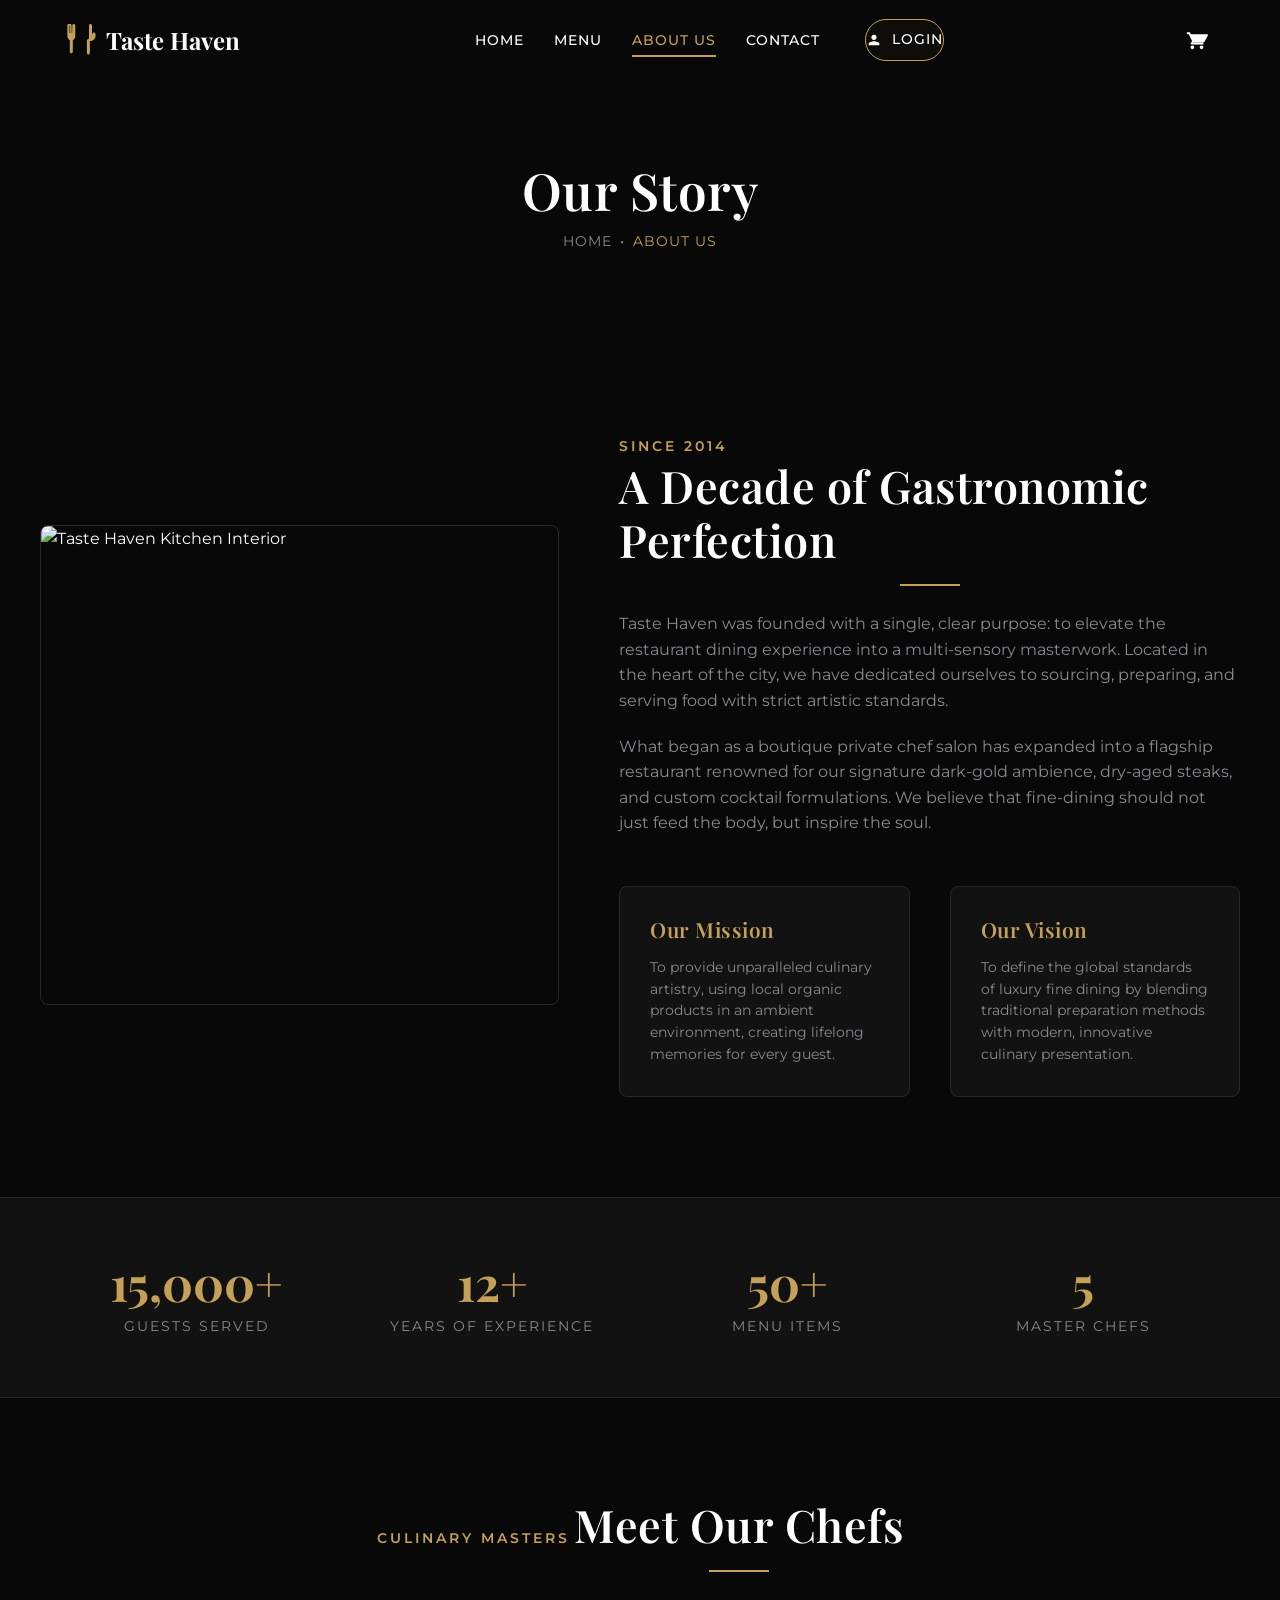
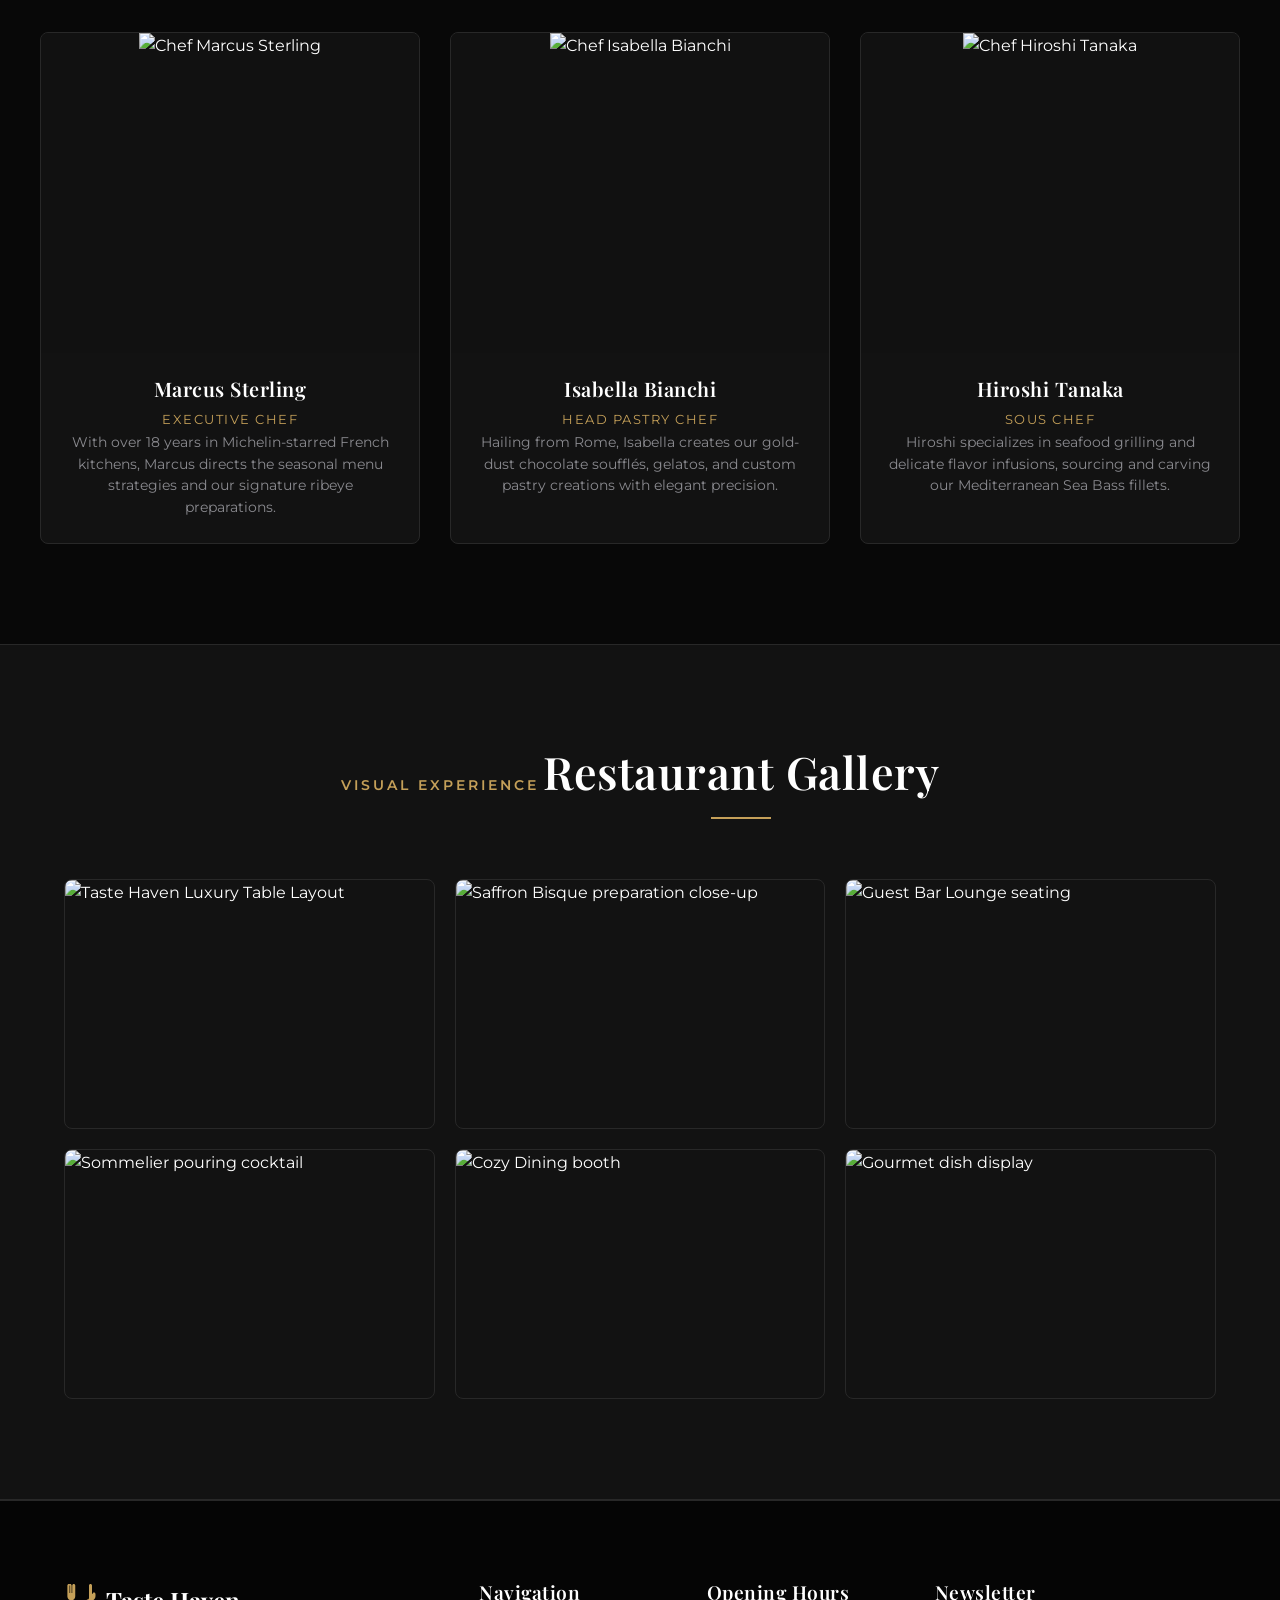
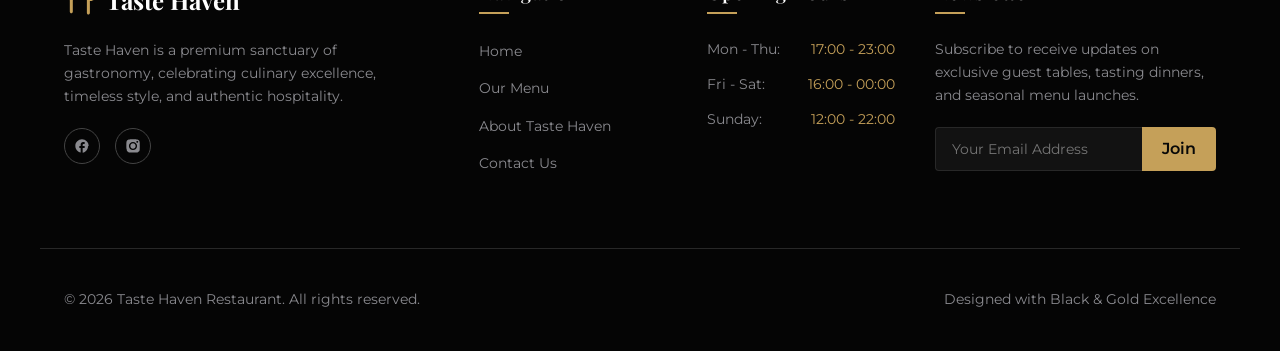
==== about.html @ 6e7047b2 "my first commit" ====
<!DOCTYPE html>
<html lang="en">
<head>
    <meta charset="UTF-8">
    <meta name="viewport" content="width=device-width, initial-scale=1.0">
    <meta name="description" content="Discover the story, mission, master chefs, and history behind Taste Haven Restaurant. A journey of taste and luxury.">
    <title>About Us | Taste Haven Restaurant</title>
    <link rel="stylesheet" href="css/style.css">
</head>
<body>

    <!-- Header Navigation -->
    <header>
        <div class="container nav-container">
            <a href="index.html" class="logo" id="header-logo">
                <svg viewBox="0 0 512 512" xmlns="http://www.w3.org/2000/svg">
                    <path d="M102 24c0-13.3-10.7-24-24-24S54 10.7 54 24v170.7c0 23.3 11.5 44.9 30.8 58l8.2 5.5v185.8c0 13.3 10.7 24 24 24s24-10.7 24-24V258.2l8.2-5.5c19.3-13 30.8-34.7 30.8-58V24c0-13.3-10.7-24-24-24s-24 10.7-24 24v120h-10V24c0-13.3-10.7-24-24-24S98 10.7 98 24v120H88V24zm346 136V24c0-13.3-10.7-24-24-24s-24 10.7-24 24v200c0 13.3-10.7 24-24 24h-10v216c0 13.3 10.7 24 24 24s24-10.7 24-24V272h10c44.2 0 80-35.8 80-80v-32c0-13.3-10.7-24-24-24s-24 10.7-24 24z"/>
                </svg>
                <span>Taste Haven</span>
            </a>
            
            <ul class="nav-links">
                <li><a href="index.html">Home</a></li>
                <li><a href="menu.html">Menu</a></li>
                <li><a href="about.html" class="active">About Us</a></li>
                <li><a href="contact.html">Contact</a></li>
                <li class="nav-user-btn-container">
                    <!-- Loaded dynamically via js -->
                </li>
            </ul>

            <div style="display: flex; align-items: center; gap: 20px;">
                <a href="cart.html" class="nav-cart-btn" id="nav-cart-icon">
                    <svg viewBox="0 0 24 24" xmlns="http://www.w3.org/2000/svg">
                        <path d="M7 18c-1.1 0-1.99.9-1.99 2S5.9 22 7 22s2-.9 2-2-.9-2-2-2zm10 0c-1.1 0-1.99.9-1.99 2s.9 2 1.99 2 2-.9 2-2-.9-2-2-2zm-9.83-3.25l.03-.12H18.5c.75 0 1.41-.41 1.75-1.03l3.58-6.49c.37-.66-.11-1.48-.87-1.48H5.21l-.94-2H1v2h2l3.6 7.59-1.35 2.44C4.52 15.37 5.48 17 7 17h12v-2H7.84c-.83 0-1.54-.5-1.67-1.25z"/>
                    </svg>
                    <span class="cart-count">0</span>
                </a>
                
                <div class="hamburger" id="hamburger-menu">
                    <span></span>
                    <span></span>
                    <span></span>
                </div>
            </div>
        </div>
    </header>

    <!-- Mobile Nav Overlay -->
    <div class="mobile-nav-overlay">
        <ul class="mobile-nav-links">
            <li><a href="index.html">Home</a></li>
            <li><a href="menu.html">Menu</a></li>
            <li><a href="about.html" class="active">About Us</a></li>
            <li><a href="contact.html">Contact</a></li>
            <li><a href="login.html">Login / Register</a></li>
            <li><a href="dashboard.html">Dashboard</a></li>
            <li><a href="cart.html">Cart</a></li>
        </ul>
    </div>

    <!-- Page Subheader -->
    <section class="page-header" style="background-image: url('https://images.unsplash.com/photo-1544025162-d76694265947?auto=format&fit=crop&w=1600&q=80');">
        <div class="page-header-overlay"></div>
        <div class="page-header-content">
            <h1>Our Story</h1>
            <div class="breadcrumbs">
                <a href="index.html">Home</a>
                <span class="text-gold">&bull;</span>
                <span class="text-gold">About Us</span>
            </div>
        </div>
    </section>

    <!-- Story Section -->
    <section class="section-padding container">
        <div class="about-story">
            <!-- Left: Image -->
            <div class="about-story-img">
                <img src="https://images.unsplash.com/photo-1514933651103-005eec06c04b?auto=format&fit=crop&w=800&q=80" alt="Taste Haven Kitchen Interior">
            </div>
            
            <!-- Right: Story details -->
            <div class="about-story-text">
                <span class="section-subtitle">Since 2014</span>
                <h2 class="section-title" style="margin-bottom: 25px;">A Decade of Gastronomic Perfection</h2>
                <p>Taste Haven was founded with a single, clear purpose: to elevate the restaurant dining experience into a multi-sensory masterwork. Located in the heart of the city, we have dedicated ourselves to sourcing, preparing, and serving food with strict artistic standards.</p>
                <p>What began as a boutique private chef salon has expanded into a flagship restaurant renowned for our signature dark-gold ambience, dry-aged steaks, and custom cocktail formulations. We believe that fine-dining should not just feed the body, but inspire the soul.</p>
                
                <div class="vision-mission-grid">
                    <div class="vision-mission-card">
                        <h3>Our Mission</h3>
                        <p style="font-size: 0.85rem; margin:0;">To provide unparalleled culinary artistry, using local organic products in an ambient environment, creating lifelong memories for every guest.</p>
                    </div>
                    <div class="vision-mission-card">
                        <h3>Our Vision</h3>
                        <p style="font-size: 0.85rem; margin:0;">To define the global standards of luxury fine dining by blending traditional preparation methods with modern, innovative culinary presentation.</p>
                    </div>
                </div>
            </div>
        </div>
    </section>

    <!-- Stats Section -->
    <section class="stats-section">
        <div class="container stats-grid">
            <div>
                <div class="stat-num">15,000+</div>
                <div class="stat-label">Guests Served</div>
            </div>
            <div>
                <div class="stat-num">12+</div>
                <div class="stat-label">Years of Experience</div>
            </div>
            <div>
                <div class="stat-num">50+</div>
                <div class="stat-label">Menu Items</div>
            </div>
            <div>
                <div class="stat-num">5</div>
                <div class="stat-label">Master Chefs</div>
            </div>
        </div>
    </section>

    <!-- Chefs Section -->
    <section class="section-padding container">
        <div class="section-header">
            <span class="section-subtitle">Culinary Masters</span>
            <h2 class="section-title">Meet Our Chefs</h2>
        </div>
        
        <div class="chefs-grid">
            <!-- Chef 1 -->
            <div class="chef-card">
                <div class="chef-img-wrapper">
                    <img class="chef-img" src="https://images.unsplash.com/photo-1577219491135-ce391730fb2c?auto=format&fit=crop&w=400&q=80" alt="Chef Marcus Sterling">
                </div>
                <div class="chef-info">
                    <h3 class="chef-name">Marcus Sterling</h3>
                    <span class="chef-role">Executive Chef</span>
                    <p class="chef-desc">With over 18 years in Michelin-starred French kitchens, Marcus directs the seasonal menu strategies and our signature ribeye preparations.</p>
                </div>
            </div>

            <!-- Chef 2 -->
            <div class="chef-card">
                <div class="chef-img-wrapper">
                    <img class="chef-img" src="https://images.unsplash.com/photo-1581299894007-aaa50297cf16?auto=format&fit=crop&w=400&q=80" alt="Chef Isabella Bianchi">
                </div>
                <div class="chef-info">
                    <h3 class="chef-name">Isabella Bianchi</h3>
                    <span class="chef-role">Head Pastry Chef</span>
                    <p class="chef-desc">Hailing from Rome, Isabella creates our gold-dust chocolate soufflés, gelatos, and custom pastry creations with elegant precision.</p>
                </div>
            </div>

            <!-- Chef 3 -->
            <div class="chef-card">
                <div class="chef-img-wrapper">
                    <img class="chef-img" src="https://images.unsplash.com/photo-1595273670150-bd0c3c392e46?auto=format&fit=crop&w=400&q=80" alt="Chef Hiroshi Tanaka">
                </div>
                <div class="chef-info">
                    <h3 class="chef-name">Hiroshi Tanaka</h3>
                    <span class="chef-role">Sous Chef</span>
                    <p class="chef-desc">Hiroshi specializes in seafood grilling and delicate flavor infusions, sourcing and carving our Mediterranean Sea Bass fillets.</p>
                </div>
            </div>
        </div>
    </section>

    <!-- Gallery Section -->
    <section class="section-padding" style="background-color: var(--color-bg-dark); border-top: 1px solid var(--color-grey-divider); border-bottom: 1px solid var(--color-grey-divider);">
        <div class="container">
            <div class="section-header">
                <span class="section-subtitle">Visual Experience</span>
                <h2 class="section-title">Restaurant Gallery</h2>
            </div>
            
            <div class="gallery-grid">
                <div class="gallery-item">
                    <img src="https://images.unsplash.com/photo-1517248135467-4c7edcad34c4?auto=format&fit=crop&w=600&q=80" alt="Taste Haven Luxury Table Layout">
                </div>
                <div class="gallery-item">
                    <img src="https://images.unsplash.com/photo-1414235077428-338989a2e8c0?auto=format&fit=crop&w=600&q=80" alt="Saffron Bisque preparation close-up">
                </div>
                <div class="gallery-item">
                    <img src="https://images.unsplash.com/photo-1550966871-3ed3cdb5ed0c?auto=format&fit=crop&w=600&q=80" alt="Guest Bar Lounge seating">
                </div>
                <div class="gallery-item">
                    <img src="https://images.unsplash.com/photo-1559339352-11d035aa65de?auto=format&fit=crop&w=600&q=80" alt="Sommelier pouring cocktail">
                </div>
                <div class="gallery-item">
                    <img src="https://images.unsplash.com/photo-1537047902294-62a40c20a6ae?auto=format&fit=crop&w=600&q=80" alt="Cozy Dining booth">
                </div>
                <div class="gallery-item">
                    <img src="https://images.unsplash.com/photo-1504674900247-0877df9cc836?auto=format&fit=crop&w=600&q=80" alt="Gourmet dish display">
                </div>
            </div>
        </div>
    </section>

    <!-- Footer -->
    <footer>
        <div class="container footer-grid">
            <div class="footer-about">
                <a href="index.html" class="logo" style="margin-bottom: 20px; display: inline-flex;">
                    <svg viewBox="0 0 512 512" xmlns="http://www.w3.org/2000/svg">
                        <path d="M102 24c0-13.3-10.7-24-24-24S54 10.7 54 24v170.7c0 23.3 11.5 44.9 30.8 58l8.2 5.5v185.8c0 13.3 10.7 24 24 24s24-10.7 24-24V258.2l8.2-5.5c19.3-13 30.8-34.7 30.8-58V24c0-13.3-10.7-24-24-24s-24 10.7-24 24v120h-10V24c0-13.3-10.7-24-24-24S98 10.7 98 24v120H88V24zm346 136V24c0-13.3-10.7-24-24-24s-24 10.7-24 24v200c0 13.3-10.7 24-24 24h-10v216c0 13.3 10.7 24 24 24s24-10.7 24-24V272h10c44.2 0 80-35.8 80-80v-32c0-13.3-10.7-24-24-24s-24 10.7-24 24z"/>
                    </svg>
                    <span>Taste Haven</span>
                </a>
                <p>Taste Haven is a premium sanctuary of gastronomy, celebrating culinary excellence, timeless style, and authentic hospitality.</p>
                <div class="social-links">
                    <a href="#" class="social-btn">
                        <svg viewBox="0 0 24 24" xmlns="http://www.w3.org/2000/svg"><path d="M22 12c0-5.52-4.48-10-10-10S2 6.48 2 12c0 4.84 3.44 8.87 8 9.8V15H8v-3h2V9.5C10 7.57 11.57 6 13.5 6H16v3h-2c-.55 0-1 .45-1 1v2h3v3h-3v6.95c4.56-.93 8-4.96 8-9.75z"/></svg>
                    </a>
                    <a href="#" class="social-btn">
                        <svg viewBox="0 0 24 24" xmlns="http://www.w3.org/2000/svg"><path d="M12.31 2c3.22 0 3.6.01 4.87.07 1.17.05 1.8.25 2.22.42.56.22.96.48 1.38.9.42.42.68.82.9 1.38.17.42.37 1.05.42 2.22.06 1.27.07 1.65.07 4.87s-.01 3.6-.07 4.87c-.05 1.17-.25 1.8-.42 2.22-.22.56-.48.96-.9 1.38-.42.42-.82.68-1.38.9-.42.17-1.05.37-2.22.42-1.27.06-1.65.07-4.87.07s-3.6-.01-4.87-.07c-1.17-.05-1.8-.25-2.22-.42-.56-.22-.96-.48-1.38-.9-.42-.42-.68-.82-.9-1.38-.17-.42-.37-1.05-.42-2.22C2.01 15.6 2 15.22 2 12s.01-3.6.07-4.87c.05-1.17.25-1.8.42-2.22.22-.56.48-.96.9-1.38.42-.42.82-.68 1.38-.9.42-.17 1.05-.37 2.22-.42C8.71 2.01 9.09 2 12.31 2M12 5.86c-3.39 0-6.14 2.75-6.14 6.14s2.75 6.14 6.14 6.14 6.14-2.75 6.14-6.14S15.39 5.86 12 5.86M12 16c-2.21 0-4-1.79-4-4s1.79-4 4-4 4 1.79 4 4-1.79 4-4 4M18.4 4.37c-.79 0-1.44.65-1.44 1.44s.65 1.44 1.44 1.44 1.44-.65 1.44-1.44-.65-1.44-1.44-1.44z"/></svg>
                    </a>
                </div>
            </div>

            <div>
                <h4 class="footer-col-title">Navigation</h4>
                <ul class="footer-links">
                    <li><a href="index.html">Home</a></li>
                    <li><a href="menu.html">Our Menu</a></li>
                    <li><a href="about.html">About Taste Haven</a></li>
                    <li><a href="contact.html">Contact Us</a></li>
                </ul>
            </div>

            <div>
                <h4 class="footer-col-title">Opening Hours</h4>
                <ul class="footer-links" style="color: var(--color-grey-text-muted); font-size: 0.9rem;">
                    <li style="display: flex; justify-content: space-between;"><span>Mon - Thu:</span> <span class="text-gold">17:00 - 23:00</span></li>
                    <li style="display: flex; justify-content: space-between;"><span>Fri - Sat:</span> <span class="text-gold">16:00 - 00:00</span></li>
                    <li style="display: flex; justify-content: space-between;"><span>Sunday:</span> <span class="text-gold">12:00 - 22:00</span></li>
                </ul>
            </div>

            <div class="footer-newsletter">
                <h4 class="footer-col-title">Newsletter</h4>
                <p>Subscribe to receive updates on exclusive guest tables, tasting dinners, and seasonal menu launches.</p>
                <form class="newsletter-form" onsubmit="event.preventDefault(); showToast('Subscribed successfully!', 'success'); this.reset();">
                    <input type="email" class="newsletter-input" placeholder="Your Email Address" required>
                    <button type="submit" class="newsletter-btn">Join</button>
                </form>
            </div>
        </div>

        <div class="container footer-bottom">
            <p>&copy; 2026 Taste Haven Restaurant. All rights reserved.</p>
            <p>Designed with Black & Gold Excellence</p>
        </div>
    </footer>

    <!-- Scripts -->
    <script src="js/data.js"></script>
    <script src="js/main.js"></script>
</body>
</html>
---- css/style.css ----
@import url('https://fonts.googleapis.com/css2?family=Montserrat:ital,wght@0,300;0,400;0,500;0,600;0,700;1,400&family=Playfair+Display:ital,wght@0,400;0,600;0,700;0,900;1,400;1,600&display=swap');

:root {
    /* Color Palette */
    --color-bg-deep: #080808;      /* Deep black for background */
    --color-bg-dark: #121212;      /* Off-black for sections/cards */
    --color-bg-card: #1a1a1a;      /* Medium dark grey for cards */
    --color-bg-input: #242424;     /* Light dark grey for input fields */
    
    --color-gold-light: #f3e5ab;   /* Warm soft gold */
    --color-gold: #c5a059;         /* Core premium gold */
    --color-gold-dark: #99783c;    /* Deep gold for borders/shadows */
    --color-gold-glow: rgba(197, 160, 89, 0.4);
    
    --color-grey-divider: #282828; /* Thin borders and dividers */
    --color-grey-text-muted: #8a8a8f; /* Muted subtitle/paragraph text */
    --color-grey-border: #444;     /* Strong borders */
    
    --color-white: #ffffff;
    --color-success: #2ecc71;      /* Success notifications */
    --color-error: #e74c3c;        /* Validation/Error states */
    
    /* Fonts */
    --font-heading: 'Playfair Display', serif;
    --font-body: 'Montserrat', sans-serif;
    
    /* Spacings & Borders */
    --border-radius-sm: 4px;
    --border-radius-md: 8px;
    --border-radius-lg: 16px;
    --border-radius-full: 9999px;
    --transition-speed: 0.3s;
    --transition-curve: cubic-bezier(0.25, 0.8, 0.25, 1);
    
    --header-height: 80px;
}

/* Base resets & styles */
* {
    margin: 0;
    padding: 0;
    box-sizing: border-box;
}

html {
    scroll-behavior: smooth;
    font-size: 16px;
    background-color: var(--color-bg-deep);
}

body {
    font-family: var(--font-body);
    background-color: var(--color-bg-deep);
    color: var(--color-white);
    line-height: 1.6;
    overflow-x: hidden;
}

h1, h2, h3, h4, h5, h6 {
    font-family: var(--font-heading);
    font-weight: 600;
    letter-spacing: 0.5px;
    line-height: 1.2;
    color: var(--color-white);
}

a {
    color: inherit;
    text-decoration: none;
    transition: color var(--transition-speed) var(--transition-curve);
}

button, input, textarea, select {
    font-family: inherit;
    font-size: inherit;
    color: inherit;
    background: none;
    border: none;
    outline: none;
}

/* Typography Helpers */
.text-gold {
    color: var(--color-gold) !important;
}

.text-muted {
    color: var(--color-grey-text-muted) !important;
}

.text-center {
    text-align: center;
}

/* Layout Utilities */
.container {
    width: 100%;
    max-width: 1200px;
    margin: 0 auto;
    padding: 0 24px;
}

.section-padding {
    padding: 100px 0;
}

@media (max-width: 768px) {
    .section-padding {
        padding: 60px 0;
    }
}

/* Header & Navigation */
header {
    position: fixed;
    top: 0;
    left: 0;
    width: 100%;
    height: var(--header-height);
    z-index: 1000;
    transition: all var(--transition-speed) var(--transition-curve);
    display: flex;
    align-items: center;
}

header.scrolled {
    height: 70px;
    background: rgba(8, 8, 8, 0.9);
    backdrop-filter: blur(15px);
    border-bottom: 1px solid var(--color-grey-divider);
    box-shadow: 0 4px 30px rgba(0, 0, 0, 0.5);
}

.nav-container {
    display: flex;
    justify-content: space-between;
    align-items: center;
    width: 100%;
}

.logo {
    display: flex;
    align-items: center;
    gap: 10px;
    font-family: var(--font-heading);
    font-size: 1.5rem;
    font-weight: 700;
    color: var(--color-white);
}

.logo svg {
    fill: var(--color-gold);
    width: 32px;
    height: 32px;
}

.nav-links {
    display: flex;
    align-items: center;
    list-style: none;
    gap: 30px;
}

.nav-links li a {
    position: relative;
    font-weight: 500;
    font-size: 0.9rem;
    letter-spacing: 1px;
    text-transform: uppercase;
    padding: 8px 0;
}

.nav-links li a::after {
    content: '';
    position: absolute;
    bottom: 0;
    left: 0;
    width: 0;
    height: 2px;
    background-color: var(--color-gold);
    transition: width var(--transition-speed) var(--transition-curve);
}

.nav-links li a:hover,
.nav-links li a.active {
    color: var(--color-gold);
}

.nav-links li a:hover::after,
.nav-links li a.active::after {
    width: 100%;
}

/* Cart Badge & CTA Icon */
.nav-cart-btn {
    position: relative;
    display: flex;
    align-items: center;
    justify-content: center;
    padding: 8px;
    cursor: pointer;
}

.nav-cart-btn svg {
    width: 22px;
    height: 22px;
    fill: var(--color-white);
    transition: fill var(--transition-speed) var(--transition-curve);
}

.nav-cart-btn:hover svg {
    fill: var(--color-gold);
}

.cart-count {
    position: absolute;
    top: -2px;
    right: -2px;
    background-color: var(--color-gold);
    color: var(--color-bg-deep);
    font-size: 0.7rem;
    font-weight: 700;
    width: 18px;
    height: 18px;
    border-radius: 50%;
    display: flex;
    align-items: center;
    justify-content: center;
    box-shadow: 0 0 10px rgba(197, 160, 89, 0.5);
}

/* User Account Icon / Link & Container */
.nav-user-btn-container {
    display: flex;
    align-items: center;
    margin-left: 15px; /* Give space for the content inside/around the user container */
}

.nav-user-btn {
    display: flex;
    align-items: center;
    gap: 10px;
    font-size: 0.85rem;
    text-transform: uppercase;
    letter-spacing: 1px;
    border: 1px solid var(--color-gold);
    background-color: rgba(197, 160, 89, 0.04);
    padding: 8px 20px;
    border-radius: var(--border-radius-full);
    transition: all var(--transition-speed) var(--transition-curve);
    white-space: nowrap;
}

.nav-user-btn svg {
    width: 16px;
    height: 16px;
    fill: currentColor;
    transition: transform var(--transition-speed);
}

.nav-user-btn:hover {
    background-color: var(--color-gold);
    color: var(--color-bg-deep);
    border-color: var(--color-gold);
    box-shadow: 0 0 20px var(--color-gold-glow);
}

.nav-user-btn:hover svg {
    transform: scale(1.1);
}

/* Mobile Hamburger */
.hamburger {
    display: none;
    flex-direction: column;
    justify-content: space-between;
    width: 24px;
    height: 18px;
    cursor: pointer;
    z-index: 1001;
}

.hamburger span {
    display: block;
    width: 100%;
    height: 2px;
    background-color: var(--color-white);
    transition: all var(--transition-speed) var(--transition-curve);
}

/* Buttons */
.btn {
    display: inline-flex;
    align-items: center;
    justify-content: center;
    padding: 12px 30px;
    font-size: 0.9rem;
    font-weight: 600;
    letter-spacing: 1.5px;
    text-transform: uppercase;
    border-radius: var(--border-radius-sm);
    cursor: pointer;
    transition: all var(--transition-speed) var(--transition-curve);
    position: relative;
    overflow: hidden;
}

.btn-primary {
    background-color: var(--color-gold);
    color: var(--color-bg-deep);
    border: 1px solid var(--color-gold);
    box-shadow: 0 4px 15px rgba(0, 0, 0, 0.4);
}

.btn-primary:hover {
    background-color: transparent;
    color: var(--color-gold);
    box-shadow: 0 0 20px var(--color-gold-glow);
    transform: translateY(-2px);
}

.btn-secondary {
    border: 1px solid var(--color-gold);
    color: var(--color-gold);
    background-color: transparent;
}

.btn-secondary:hover {
    background-color: var(--color-gold);
    color: var(--color-bg-deep);
    box-shadow: 0 0 20px var(--color-gold-glow);
    transform: translateY(-2px);
}

.btn-dark {
    background-color: var(--color-bg-card);
    color: var(--color-white);
    border: 1px solid var(--color-grey-border);
}

.btn-dark:hover {
    border-color: var(--color-gold);
    color: var(--color-gold);
    transform: translateY(-2px);
}

.btn-small {
    padding: 8px 16px;
    font-size: 0.8rem;
    letter-spacing: 1px;
}

/* Hero Section */
.hero {
    position: relative;
    height: 100vh;
    display: flex;
    align-items: center;
    justify-content: center;
    text-align: center;
    background-size: cover;
    background-position: center;
    background-attachment: fixed;
}

.hero-overlay {
    position: absolute;
    top: 0;
    left: 0;
    width: 100%;
    height: 100%;
    background: linear-gradient(to bottom, rgba(8, 8, 8, 0.8) 0%, rgba(8, 8, 8, 0.95) 100%);
    z-index: 1;
}

.hero-content {
    position: relative;
    z-index: 2;
    max-width: 800px;
    padding: 0 20px;
}

.hero-tagline {
    font-size: 0.9rem;
    text-transform: uppercase;
    letter-spacing: 4px;
    color: var(--color-gold);
    margin-bottom: 20px;
    font-weight: 600;
    opacity: 0;
    transform: translateY(20px);
    animation: fadeInUp 0.8s forwards 0.2s;
}

.hero-title {
    font-size: 4.5rem;
    margin-bottom: 24px;
    line-height: 1.1;
    font-weight: 700;
    opacity: 0;
    transform: translateY(20px);
    animation: fadeInUp 0.8s forwards 0.4s;
}

.hero-title span {
    display: block;
    font-family: var(--font-body);
    font-size: 1.5rem;
    font-weight: 300;
    letter-spacing: 8px;
    text-transform: uppercase;
    color: var(--color-grey-text-muted);
    margin-top: 10px;
}

.hero-desc {
    font-size: 1.1rem;
    color: var(--color-grey-text-muted);
    margin-bottom: 40px;
    max-width: 600px;
    margin-left: auto;
    margin-right: auto;
    opacity: 0;
    transform: translateY(20px);
    animation: fadeInUp 0.8s forwards 0.6s;
}

.hero-actions {
    display: flex;
    justify-content: center;
    gap: 20px;
    opacity: 0;
    transform: translateY(20px);
    animation: fadeInUp 0.8s forwards 0.8s;
}

@media (max-width: 768px) {
    .hero-title {
        font-size: 2.8rem;
    }
    .hero-actions {
        flex-direction: column;
        gap: 15px;
        align-items: center;
    }
}

/* Animations */
@keyframes fadeInUp {
    to {
        opacity: 1;
        transform: translateY(0);
    }
}

/* Sections Core Styling */
.section-header {
    text-align: center;
    margin-bottom: 60px;
}

.section-subtitle {
    font-size: 0.85rem;
    text-transform: uppercase;
    letter-spacing: 3px;
    color: var(--color-gold);
    margin-bottom: 10px;
    font-weight: 600;
}

.section-title {
    font-size: 2.8rem;
    position: relative;
    padding-bottom: 20px;
    display: inline-block;
}

.section-title::after {
    content: '';
    position: absolute;
    bottom: 0;
    left: 50%;
    transform: translateX(-50%);
    width: 60px;
    height: 2px;
    background-color: var(--color-gold);
}

/* Cards & Hover Effects */
.card-grid {
    display: grid;
    grid-template-columns: repeat(auto-fit, minmax(280px, 1fr));
    gap: 30px;
}

.premium-card {
    background-color: var(--color-bg-card);
    border: 1px solid var(--color-grey-divider);
    border-radius: var(--border-radius-md);
    overflow: hidden;
    transition: all var(--transition-speed) var(--transition-curve);
    display: flex;
    flex-direction: column;
    height: 100%;
}

.premium-card:hover {
    transform: translateY(-8px);
    border-color: var(--color-gold);
    box-shadow: 0 10px 30px rgba(0, 0, 0, 0.8), 0 0 15px rgba(197, 160, 89, 0.1);
}

/* Featured / Menu Card Specifics */
.dish-img-container {
    position: relative;
    height: 240px;
    overflow: hidden;
    background-color: #111;
}

.dish-img {
    width: 100%;
    height: 100%;
    object-fit: cover;
    transition: transform 0.6s var(--transition-curve);
}

.premium-card:hover .dish-img {
    transform: scale(1.1);
}

.dish-category-tag {
    position: absolute;
    top: 15px;
    right: 15px;
    background-color: rgba(8, 8, 8, 0.85);
    border: 1px solid var(--color-gold);
    color: var(--color-gold);
    font-size: 0.75rem;
    font-weight: 600;
    text-transform: uppercase;
    padding: 4px 10px;
    border-radius: var(--border-radius-sm);
    letter-spacing: 1px;
}

.dish-content {
    padding: 24px;
    display: flex;
    flex-direction: column;
    flex-grow: 1;
}

.dish-header {
    display: flex;
    justify-content: space-between;
    align-items: flex-start;
    gap: 10px;
    margin-bottom: 12px;
}

.dish-title {
    font-size: 1.25rem;
    font-weight: 600;
}

.dish-price {
    font-family: var(--font-body);
    font-weight: 700;
    color: var(--color-gold);
    font-size: 1.2rem;
    white-space: nowrap;
}

.dish-desc {
    color: var(--color-grey-text-muted);
    font-size: 0.9rem;
    margin-bottom: 20px;
    flex-grow: 1;
}

.dish-footer {
    margin-top: auto;
}

/* Why Choose Us Section */
.features-grid {
    display: grid;
    grid-template-columns: repeat(auto-fit, minmax(250px, 1fr));
    gap: 30px;
}

.feature-card {
    background-color: var(--color-bg-dark);
    border: 1px solid var(--color-grey-divider);
    padding: 40px 30px;
    border-radius: var(--border-radius-md);
    text-align: center;
    transition: all var(--transition-speed) var(--transition-curve);
}

.feature-card:hover {
    border-color: var(--color-gold);
    background-color: var(--color-bg-card);
    transform: translateY(-5px);
}

.feature-icon-wrapper {
    width: 70px;
    height: 70px;
    margin: 0 auto 24px;
    border: 1px solid var(--color-gold-dark);
    border-radius: 50%;
    display: flex;
    align-items: center;
    justify-content: center;
    color: var(--color-gold);
    background-color: rgba(197, 160, 89, 0.05);
    transition: all var(--transition-speed) var(--transition-curve);
}

.feature-card:hover .feature-icon-wrapper {
    background-color: var(--color-gold);
    color: var(--color-bg-deep);
    box-shadow: 0 0 20px var(--color-gold-glow);
}

.feature-icon-wrapper svg {
    width: 30px;
    height: 30px;
    fill: currentColor;
}

.feature-title {
    font-size: 1.25rem;
    margin-bottom: 15px;
}

.feature-desc {
    color: var(--color-grey-text-muted);
    font-size: 0.9rem;
}

/* Testimonials Section */
.testimonials-grid {
    display: grid;
    grid-template-columns: repeat(auto-fit, minmax(320px, 1fr));
    gap: 30px;
}

.testimonial-card {
    background-color: var(--color-bg-dark);
    border-left: 3px solid var(--color-gold);
    border-top: 1px solid var(--color-grey-divider);
    border-right: 1px solid var(--color-grey-divider);
    border-bottom: 1px solid var(--color-grey-divider);
    padding: 40px;
    border-radius: var(--border-radius-md);
    position: relative;
}

.testimonial-quote {
    font-style: italic;
    color: var(--color-grey-text-muted);
    margin-bottom: 24px;
    font-size: 0.95rem;
}

.testimonial-author {
    display: flex;
    align-items: center;
    gap: 15px;
}

.author-avatar {
    width: 50px;
    height: 50px;
    border-radius: 50%;
    background-color: #333;
    border: 2px solid var(--color-gold);
    object-fit: cover;
}

.author-name {
    font-family: var(--font-heading);
    font-weight: 600;
    font-size: 1.05rem;
}

.author-role {
    font-size: 0.8rem;
    color: var(--color-gold);
    text-transform: uppercase;
    letter-spacing: 1px;
}

.star-rating {
    color: var(--color-gold);
    font-size: 0.85rem;
    display: flex;
    gap: 2px;
    margin-bottom: 10px;
}

/* Footer Section */
footer {
    background-color: #050505;
    border-top: 1px solid var(--color-grey-divider);
    padding-top: 80px;
    padding-bottom: 40px;
}

.footer-grid {
    display: grid;
    grid-template-columns: 2fr 1fr 1fr 1.5fr;
    gap: 40px;
    margin-bottom: 60px;
}

@media (max-width: 992px) {
    .footer-grid {
        grid-template-columns: 1fr 1fr;
    }
}

@media (max-width: 576px) {
    .footer-grid {
        grid-template-columns: 1fr;
    }
}

.footer-col-title {
    font-size: 1.2rem;
    color: var(--color-white);
    margin-bottom: 24px;
    position: relative;
    padding-bottom: 10px;
}

.footer-col-title::after {
    content: '';
    position: absolute;
    bottom: 0;
    left: 0;
    width: 30px;
    height: 2px;
    background-color: var(--color-gold);
}

.footer-about p {
    color: var(--color-grey-text-muted);
    margin-bottom: 20px;
    font-size: 0.9rem;
    max-width: 320px;
}

.social-links {
    display: flex;
    gap: 15px;
}

.social-btn {
    width: 36px;
    height: 36px;
    border: 1px solid var(--color-grey-border);
    border-radius: 50%;
    display: flex;
    align-items: center;
    justify-content: center;
    color: var(--color-grey-text-muted);
    transition: all var(--transition-speed) var(--transition-curve);
}

.social-btn svg {
    width: 16px;
    height: 16px;
    fill: currentColor;
}

.social-btn:hover {
    border-color: var(--color-gold);
    color: var(--color-gold);
    background-color: rgba(197, 160, 89, 0.05);
}

.footer-links {
    list-style: none;
}

.footer-links li {
    margin-bottom: 12px;
}

.footer-links li a {
    color: var(--color-grey-text-muted);
    font-size: 0.9rem;
}

.footer-links li a:hover {
    color: var(--color-gold);
    padding-left: 5px;
}

.footer-contact-info {
    font-size: 0.9rem;
    color: var(--color-grey-text-muted);
}

.footer-contact-info p {
    margin-bottom: 12px;
    display: flex;
    align-items: flex-start;
    gap: 10px;
}

.footer-contact-info svg {
    width: 16px;
    height: 16px;
    fill: var(--color-gold);
    margin-top: 3px;
    flex-shrink: 0;
}

.footer-newsletter p {
    color: var(--color-grey-text-muted);
    font-size: 0.9rem;
    margin-bottom: 20px;
}

.newsletter-form {
    display: flex;
}

.newsletter-input {
    background-color: var(--color-bg-dark);
    border: 1px solid var(--color-grey-divider);
    border-right: none;
    padding: 12px 16px;
    color: var(--color-white);
    font-size: 0.9rem;
    border-top-left-radius: var(--border-radius-sm);
    border-bottom-left-radius: var(--border-radius-sm);
    width: 100%;
}

.newsletter-input:focus {
    border-color: var(--color-gold);
}

.newsletter-btn {
    background-color: var(--color-gold);
    color: var(--color-bg-deep);
    border-top-right-radius: var(--border-radius-sm);
    border-bottom-right-radius: var(--border-radius-sm);
    padding: 0 20px;
    cursor: pointer;
    font-weight: 600;
    transition: background-color var(--transition-speed) var(--transition-curve);
}

.newsletter-btn:hover {
    background-color: var(--color-gold-hover);
}

.footer-bottom {
    border-top: 1px solid var(--color-grey-divider);
    padding-top: 40px;
    display: flex;
    justify-content: space-between;
    align-items: center;
    color: var(--color-grey-text-muted);
    font-size: 0.85rem;
}

@media (max-width: 576px) {
    .footer-bottom {
        flex-direction: column;
        gap: 15px;
        text-align: center;
    }
}

/* Page Subheaders */
.page-header {
    background-size: cover;
    background-position: center;
    padding: 160px 0 80px;
    position: relative;
    text-align: center;
}

.page-header-overlay {
    position: absolute;
    top: 0;
    left: 0;
    width: 100%;
    height: 100%;
    background: linear-gradient(to bottom, rgba(8, 8, 8, 0.9) 0%, rgba(8, 8, 8, 0.98) 100%);
    z-index: 1;
}

.page-header-content {
    position: relative;
    z-index: 2;
}

.page-header h1 {
    font-size: 3.2rem;
    margin-bottom: 10px;
}

.breadcrumbs {
    display: flex;
    justify-content: center;
    gap: 8px;
    font-size: 0.85rem;
    color: var(--color-grey-text-muted);
    text-transform: uppercase;
    letter-spacing: 1px;
}

.breadcrumbs a:hover {
    color: var(--color-gold);
}

/* Menu Page Styles */
.menu-controls {
    margin-bottom: 50px;
}

.search-filter-wrapper {
    display: flex;
    justify-content: space-between;
    align-items: center;
    gap: 20px;
    background-color: var(--color-bg-dark);
    padding: 20px 30px;
    border-radius: var(--border-radius-md);
    border: 1px solid var(--color-grey-divider);
}

@media (max-width: 992px) {
    .search-filter-wrapper {
        flex-direction: column;
        align-items: stretch;
    }
}

.search-bar-container {
    position: relative;
    flex-grow: 1;
    max-width: 400px;
}

.search-bar-container svg {
    position: absolute;
    left: 15px;
    top: 50%;
    transform: translateY(-50%);
    width: 18px;
    height: 18px;
    fill: var(--color-grey-text-muted);
}

.search-input {
    background-color: var(--color-bg-input);
    border: 1px solid var(--color-grey-divider);
    padding: 12px 16px 12px 45px;
    color: var(--color-white);
    border-radius: var(--border-radius-full);
    width: 100%;
    transition: all var(--transition-speed);
}

.search-input:focus {
    border-color: var(--color-gold);
    box-shadow: 0 0 10px rgba(197, 160, 89, 0.2);
}

.category-filters {
    display: flex;
    gap: 10px;
    flex-wrap: wrap;
}

.filter-btn {
    background-color: var(--color-bg-input);
    border: 1px solid var(--color-grey-divider);
    color: var(--color-white);
    padding: 8px 20px;
    font-size: 0.85rem;
    font-weight: 500;
    text-transform: uppercase;
    letter-spacing: 1px;
    border-radius: var(--border-radius-full);
    cursor: pointer;
    transition: all var(--transition-speed) var(--transition-curve);
}

.filter-btn:hover,
.filter-btn.active {
    background-color: var(--color-gold);
    color: var(--color-bg-deep);
    border-color: var(--color-gold);
    box-shadow: 0 0 15px var(--color-gold-glow);
}

.no-results {
    grid-column: 1 / -1;
    text-align: center;
    padding: 60px 0;
    color: var(--color-grey-text-muted);
}

.no-results svg {
    width: 60px;
    height: 60px;
    fill: var(--color-grey-text-muted);
    margin-bottom: 20px;
}

/* Toast Notification Styles */
.toast-container {
    position: fixed;
    bottom: 30px;
    right: 30px;
    z-index: 2000;
    display: flex;
    flex-direction: column;
    gap: 15px;
    max-width: 350px;
    width: calc(100% - 60px);
}

.toast {
    background-color: var(--color-bg-card);
    border-left: 4px solid var(--color-gold);
    color: var(--color-white);
    padding: 16px 20px;
    border-radius: var(--border-radius-sm);
    box-shadow: 0 10px 30px rgba(0, 0, 0, 0.5);
    display: flex;
    align-items: center;
    justify-content: space-between;
    gap: 15px;
    opacity: 0;
    transform: translateY(20px);
    animation: toastIn 0.3s forwards var(--transition-curve);
    transition: all var(--transition-speed) var(--transition-curve);
}

.toast.toast-success {
    border-left-color: var(--color-success);
}

.toast.toast-error {
    border-left-color: var(--color-error);
}

@keyframes toastIn {
    to {
        opacity: 1;
        transform: translateY(0);
    }
}

.toast.toast-out {
    opacity: 0;
    transform: translateY(-20px);
}

.toast-message {
    font-size: 0.9rem;
    font-weight: 500;
}

.toast-close {
    cursor: pointer;
    font-size: 1.2rem;
    line-height: 1;
    color: var(--color-grey-text-muted);
}

.toast-close:hover {
    color: var(--color-white);
}

/* Cart Page Styles */
.cart-layout {
    display: grid;
    grid-template-columns: 2fr 1fr;
    gap: 40px;
    align-items: start;
}

@media (max-width: 992px) {
    .cart-layout {
        grid-template-columns: 1fr;
    }
}

.cart-items-wrapper {
    background-color: var(--color-bg-dark);
    border: 1px solid var(--color-grey-divider);
    border-radius: var(--border-radius-md);
    padding: 30px;
}

.cart-table-container {
    overflow-x: auto;
}

.cart-table {
    width: 100%;
    border-collapse: collapse;
    text-align: left;
    margin-bottom: 24px;
}

.cart-table th {
    border-bottom: 1px solid var(--color-grey-divider);
    padding-bottom: 15px;
    font-family: var(--font-heading);
    font-size: 1rem;
    color: var(--color-gold);
    font-weight: 500;
    text-transform: uppercase;
    letter-spacing: 1px;
}

.cart-table td {
    padding: 20px 0;
    border-bottom: 1px solid var(--color-grey-divider);
    vertical-align: middle;
}

.cart-item-info {
    display: flex;
    align-items: center;
    gap: 15px;
}

.cart-item-img {
    width: 60px;
    height: 60px;
    object-fit: cover;
    border-radius: var(--border-radius-sm);
    background-color: #111;
}

.cart-item-name {
    font-family: var(--font-heading);
    font-weight: 600;
    font-size: 1.05rem;
}

.cart-item-desc {
    font-size: 0.8rem;
    color: var(--color-grey-text-muted);
}

.qty-counter {
    display: flex;
    align-items: center;
    border: 1px solid var(--color-grey-border);
    border-radius: var(--border-radius-sm);
    width: fit-content;
    overflow: hidden;
}

.qty-btn {
    padding: 6px 12px;
    background-color: var(--color-bg-input);
    cursor: pointer;
    font-size: 0.9rem;
    font-weight: 600;
    transition: background-color var(--transition-speed);
}

.qty-btn:hover {
    background-color: var(--color-grey-divider);
    color: var(--color-gold);
}

.qty-input {
    width: 40px;
    text-align: center;
    font-size: 0.9rem;
    font-weight: 600;
}

.cart-remove-btn {
    color: var(--color-grey-text-muted);
    cursor: pointer;
    transition: color var(--transition-speed);
}

.cart-remove-btn:hover {
    color: var(--color-error);
}

.cart-remove-btn svg {
    width: 18px;
    height: 18px;
    fill: currentColor;
}

.cart-actions {
    display: flex;
    justify-content: space-between;
    align-items: center;
}

.cart-summary {
    background-color: var(--color-bg-dark);
    border: 1px solid var(--color-grey-divider);
    border-radius: var(--border-radius-md);
    padding: 30px;
}

.summary-title {
    font-size: 1.4rem;
    color: var(--color-white);
    margin-bottom: 24px;
    border-bottom: 1px solid var(--color-grey-divider);
    padding-bottom: 10px;
}

.summary-row {
    display: flex;
    justify-content: space-between;
    margin-bottom: 16px;
    font-size: 0.95rem;
}

.summary-row.total {
    border-top: 1px solid var(--color-grey-divider);
    padding-top: 20px;
    margin-top: 10px;
    font-size: 1.25rem;
    font-weight: 700;
    font-family: var(--font-heading);
}

.cart-empty-state {
    text-align: center;
    padding: 60px 24px;
}

.cart-empty-state svg {
    width: 70px;
    height: 70px;
    fill: var(--color-grey-text-muted);
    margin-bottom: 24px;
}

.cart-empty-state h2 {
    font-size: 1.8rem;
    margin-bottom: 15px;
}

.cart-empty-state p {
    color: var(--color-grey-text-muted);
    margin-bottom: 30px;
}

/* About Page & Chefs Grid */
.about-story {
    display: flex;
    align-items: center;
    gap: 60px;
}

.about-story-img {
    flex: 1;
    height: 480px;
    border-radius: var(--border-radius-md);
    overflow: hidden;
    position: relative;
    border: 1px solid var(--color-grey-divider);
}

.about-story-img img {
    width: 100%;
    height: 100%;
    object-fit: cover;
}

.about-story-text {
    flex: 1.2;
}

.about-story-text p {
    margin-bottom: 20px;
    color: var(--color-grey-text-muted);
}

.vision-mission-grid {
    display: grid;
    grid-template-columns: 1fr 1fr;
    gap: 40px;
    margin-top: 50px;
}

.vision-mission-card {
    background-color: var(--color-bg-dark);
    border: 1px solid var(--color-grey-divider);
    padding: 30px;
    border-radius: var(--border-radius-md);
}

.vision-mission-card h3 {
    font-size: 1.3rem;
    margin-bottom: 15px;
    color: var(--color-gold);
}

@media (max-width: 992px) {
    .about-story {
        flex-direction: column;
    }
    .about-story-img {
        width: 100%;
        height: 350px;
    }
    .vision-mission-grid {
        grid-template-columns: 1fr;
    }
}

/* Stats Counter Section */
.stats-section {
    background-color: var(--color-bg-dark);
    border-top: 1px solid var(--color-grey-divider);
    border-bottom: 1px solid var(--color-grey-divider);
    padding: 60px 0;
}

.stats-grid {
    display: grid;
    grid-template-columns: repeat(4, 1fr);
    gap: 30px;
    text-align: center;
}

@media (max-width: 768px) {
    .stats-grid {
        grid-template-columns: repeat(2, 1fr);
    }
}

.stat-num {
    font-family: var(--font-heading);
    font-size: 3rem;
    font-weight: 700;
    color: var(--color-gold);
    line-height: 1;
    margin-bottom: 10px;
}

.stat-label {
    font-size: 0.85rem;
    text-transform: uppercase;
    letter-spacing: 2px;
    color: var(--color-grey-text-muted);
}

/* Chefs Section */
.chefs-grid {
    display: grid;
    grid-template-columns: repeat(auto-fit, minmax(250px, 1fr));
    gap: 30px;
}

.chef-card {
    background-color: var(--color-bg-dark);
    border: 1px solid var(--color-grey-divider);
    border-radius: var(--border-radius-md);
    overflow: hidden;
    text-align: center;
    transition: all var(--transition-speed) var(--transition-curve);
}

.chef-card:hover {
    border-color: var(--color-gold);
    transform: translateY(-5px);
}

.chef-img-wrapper {
    height: 320px;
    overflow: hidden;
    position: relative;
    background-color: #111;
}

.chef-img {
    width: 100%;
    height: 100%;
    object-fit: cover;
    transition: transform 0.6s;
}

.chef-card:hover .chef-img {
    transform: scale(1.05);
}

.chef-info {
    padding: 24px;
}

.chef-name {
    font-size: 1.25rem;
    margin-bottom: 5px;
}

.chef-role {
    font-size: 0.8rem;
    text-transform: uppercase;
    color: var(--color-gold);
    letter-spacing: 1.5px;
    margin-bottom: 15px;
}

.chef-desc {
    font-size: 0.85rem;
    color: var(--color-grey-text-muted);
}

/* Gallery Section */
.gallery-grid {
    display: grid;
    grid-template-columns: repeat(3, 1fr);
    gap: 20px;
}

.gallery-item {
    height: 250px;
    border-radius: var(--border-radius-md);
    overflow: hidden;
    border: 1px solid var(--color-grey-divider);
    position: relative;
}

.gallery-item img {
    width: 100%;
    height: 100%;
    object-fit: cover;
    transition: transform 0.6s var(--transition-curve);
}

.gallery-item::after {
    content: '';
    position: absolute;
    top: 0;
    left: 0;
    width: 100%;
    height: 100%;
    background: rgba(197, 160, 89, 0.2);
    opacity: 0;
    transition: opacity var(--transition-speed);
}

.gallery-item:hover img {
    transform: scale(1.1);
}

.gallery-item:hover::after {
    opacity: 1;
}

@media (max-width: 768px) {
    .gallery-grid {
        grid-template-columns: 1fr 1fr;
    }
}

@media (max-width: 480px) {
    .gallery-grid {
        grid-template-columns: 1fr;
    }
}

/* Contact Page Layout & Forms */
.contact-layout {
    display: grid;
    grid-template-columns: 1.2fr 1.8fr;
    gap: 50px;
}

@media (max-width: 992px) {
    .contact-layout {
        grid-template-columns: 1fr;
    }
}

.contact-info-panel {
    background-color: var(--color-bg-dark);
    border: 1px solid var(--color-grey-divider);
    border-radius: var(--border-radius-md);
    padding: 40px;
}

.contact-detail-item {
    display: flex;
    gap: 20px;
    margin-bottom: 30px;
}

.contact-detail-icon {
    width: 44px;
    height: 44px;
    border: 1px solid var(--color-gold-dark);
    border-radius: 50%;
    display: flex;
    align-items: center;
    justify-content: center;
    color: var(--color-gold);
    flex-shrink: 0;
}

.contact-detail-icon svg {
    width: 20px;
    height: 20px;
    fill: currentColor;
}

.contact-detail-text h4 {
    font-size: 1.05rem;
    margin-bottom: 5px;
}

.contact-detail-text p {
    color: var(--color-grey-text-muted);
    font-size: 0.9rem;
    white-space: pre-line;
}

.opening-hours-wrapper {
    margin-top: 40px;
    border-top: 1px solid var(--color-grey-divider);
    padding-top: 30px;
}

.hours-row {
    display: flex;
    justify-content: space-between;
    margin-bottom: 12px;
    font-size: 0.9rem;
}

.hours-day {
    font-weight: 500;
}

.hours-time {
    color: var(--color-grey-text-muted);
}

.hours-closed {
    color: var(--color-gold);
}

.contact-form-panel {
    background-color: var(--color-bg-dark);
    border: 1px solid var(--color-grey-divider);
    border-radius: var(--border-radius-md);
    padding: 40px;
}

.form-title {
    font-size: 1.6rem;
    margin-bottom: 10px;
}

.form-subtitle {
    color: var(--color-grey-text-muted);
    font-size: 0.9rem;
    margin-bottom: 30px;
}

.form-grid {
    display: grid;
    grid-template-columns: 1fr 1fr;
    gap: 20px;
    margin-bottom: 20px;
}

@media (max-width: 600px) {
    .form-grid {
        grid-template-columns: 1fr;
    }
}

.form-group {
    margin-bottom: 20px;
}

.form-group.full-width {
    grid-column: span 2;
}

@media (max-width: 600px) {
    .form-group.full-width {
        grid-column: span 1;
    }
}

.form-label {
    display: block;
    font-size: 0.8rem;
    text-transform: uppercase;
    letter-spacing: 1.5px;
    margin-bottom: 8px;
    font-weight: 500;
    color: var(--color-grey-text-muted);
}

.form-control {
    width: 100%;
    background-color: var(--color-bg-input);
    border: 1px solid var(--color-grey-divider);
    padding: 12px 16px;
    color: var(--color-white);
    border-radius: var(--border-radius-sm);
    transition: all var(--transition-speed);
}

.form-control:focus {
    border-color: var(--color-gold);
    box-shadow: 0 0 10px rgba(197, 160, 89, 0.2);
}

.form-control.is-invalid {
    border-color: var(--color-error);
}

.invalid-feedback {
    display: none;
    color: var(--color-error);
    font-size: 0.75rem;
    margin-top: 5px;
    font-weight: 500;
}

.form-control.is-invalid + .invalid-feedback {
    display: block;
}

/* Custom Styled Map Placeholder */
.map-placeholder {
    width: 100%;
    height: 350px;
    border-radius: var(--border-radius-md);
    overflow: hidden;
    position: relative;
    border: 1px solid var(--color-grey-divider);
    margin-top: 50px;
}

.map-mock {
    width: 100%;
    height: 100%;
    background-color: #111;
    background-image: radial-gradient(circle, #222 10%, transparent 11%),
                      radial-gradient(circle, #222 10%, transparent 11%);
    background-size: 20px 20px;
    background-position: 0 0, 10px 10px;
    display: flex;
    flex-direction: column;
    align-items: center;
    justify-content: center;
    text-align: center;
    padding: 24px;
}

.map-pin {
    color: var(--color-gold);
    animation: bounce 2s infinite;
    margin-bottom: 15px;
}

.map-pin svg {
    width: 48px;
    height: 48px;
    fill: currentColor;
}

@keyframes bounce {
    0%, 20%, 50%, 80%, 100% {
        transform: translateY(0);
    }
    40% {
        transform: translateY(-20px);
    }
    60% {
        transform: translateY(-10px);
    }
}

.map-title {
    font-size: 1.25rem;
    margin-bottom: 8px;
}

/* Authentication Page Styles (Login & Register) */
.auth-container {
    max-width: 500px;
    margin: 0 auto;
    background-color: var(--color-bg-dark);
    border: 1px solid var(--color-grey-divider);
    border-radius: var(--border-radius-md);
    overflow: hidden;
    box-shadow: 0 15px 40px rgba(0, 0, 0, 0.6);
}

.auth-tabs {
    display: flex;
    border-bottom: 1px solid var(--color-grey-divider);
}

.auth-tab {
    flex: 1;
    padding: 20px;
    text-align: center;
    cursor: pointer;
    font-family: var(--font-heading);
    font-size: 1.1rem;
    font-weight: 600;
    background-color: var(--color-bg-deep);
    color: var(--color-grey-text-muted);
    transition: all var(--transition-speed);
}

.auth-tab.active {
    background-color: var(--color-bg-dark);
    color: var(--color-gold);
    border-bottom: 2px solid var(--color-gold);
}

.auth-panel {
    padding: 40px;
    display: none;
}

.auth-panel.active {
    display: block;
}

.password-input-wrapper {
    position: relative;
}

.password-toggle {
    position: absolute;
    right: 15px;
    top: 50%;
    transform: translateY(-50%);
    cursor: pointer;
    color: var(--color-grey-text-muted);
}

.password-toggle:hover {
    color: var(--color-white);
}

.password-toggle svg {
    width: 20px;
    height: 20px;
    fill: currentColor;
}

.auth-helper {
    display: flex;
    justify-content: space-between;
    align-items: center;
    margin-bottom: 24px;
    font-size: 0.85rem;
}

.auth-remember {
    display: flex;
    align-items: center;
    gap: 8px;
}

.auth-remember input {
    cursor: pointer;
}

.auth-forgot {
    color: var(--color-gold);
}

.auth-forgot:hover {
    color: var(--color-gold-hover);
}

/* User Dashboard Styles */
.dashboard-layout {
    display: grid;
    grid-template-columns: 280px 1fr;
    gap: 40px;
    align-items: start;
}

@media (max-width: 992px) {
    .dashboard-layout {
        grid-template-columns: 1fr;
    }
}

.dashboard-sidebar {
    background-color: var(--color-bg-dark);
    border: 1px solid var(--color-grey-divider);
    border-radius: var(--border-radius-md);
    padding: 30px;
    text-align: center;
}

.user-avatar-large {
    width: 90px;
    height: 90px;
    border-radius: 50%;
    background-color: #333;
    border: 3px solid var(--color-gold);
    margin: 0 auto 20px;
    display: flex;
    align-items: center;
    justify-content: center;
    color: var(--color-gold);
}

.user-avatar-large svg {
    width: 44px;
    height: 44px;
    fill: currentColor;
}

.user-name-title {
    font-family: var(--font-heading);
    font-size: 1.4rem;
    margin-bottom: 5px;
}

.user-email-subtitle {
    font-size: 0.85rem;
    color: var(--color-grey-text-muted);
    margin-bottom: 30px;
}

.dashboard-menu {
    list-style: none;
    text-align: left;
}

.dashboard-menu-item {
    margin-bottom: 8px;
}

.dashboard-menu-link {
    display: flex;
    align-items: center;
    gap: 12px;
    padding: 12px 16px;
    border-radius: var(--border-radius-sm);
    font-size: 0.9rem;
    font-weight: 500;
    transition: all var(--transition-speed);
    cursor: pointer;
}

.dashboard-menu-link svg {
    width: 18px;
    height: 18px;
    fill: currentColor;
}

.dashboard-menu-link:hover,
.dashboard-menu-link.active {
    background-color: rgba(197, 160, 89, 0.1);
    color: var(--color-gold);
}

.dashboard-menu-link.logout {
    border-top: 1px solid var(--color-grey-divider);
    margin-top: 20px;
    padding-top: 20px;
}

.dashboard-menu-link.logout:hover {
    background-color: rgba(231, 76, 60, 0.1);
    color: var(--color-error);
}

.dashboard-content-panel {
    background-color: var(--color-bg-dark);
    border: 1px solid var(--color-grey-divider);
    border-radius: var(--border-radius-md);
    padding: 40px;
    display: none;
}

.dashboard-content-panel.active {
    display: block;
}

.panel-header {
    border-bottom: 1px solid var(--color-grey-divider);
    padding-bottom: 15px;
    margin-bottom: 30px;
}

.panel-title {
    font-size: 1.6rem;
}

/* Order History Specific Cards */
.order-history-list {
    display: flex;
    flex-direction: column;
    gap: 20px;
}

.order-card {
    border: 1px solid var(--color-grey-divider);
    border-radius: var(--border-radius-md);
    background-color: var(--color-bg-card);
    padding: 24px;
}

.order-card-header {
    display: flex;
    justify-content: space-between;
    align-items: center;
    border-bottom: 1px solid var(--color-grey-divider);
    padding-bottom: 15px;
    margin-bottom: 15px;
}

@media (max-width: 576px) {
    .order-card-header {
        flex-direction: column;
        align-items: flex-start;
        gap: 10px;
    }
}

.order-id {
    font-family: var(--font-heading);
    font-weight: 600;
}

.order-date {
    font-size: 0.85rem;
    color: var(--color-grey-text-muted);
}

.order-status {
    font-size: 0.8rem;
    font-weight: 600;
    text-transform: uppercase;
    padding: 4px 10px;
    border-radius: var(--border-radius-sm);
    letter-spacing: 0.5px;
}

.order-status.delivered {
    background-color: rgba(46, 204, 113, 0.1);
    color: var(--color-success);
    border: 1px solid rgba(46, 204, 113, 0.3);
}

.order-status.processing {
    background-color: rgba(243, 156, 18, 0.1);
    color: #f39c12;
    border: 1px solid rgba(243, 156, 18, 0.3);
}

.order-items-grid {
    display: flex;
    flex-direction: column;
    gap: 10px;
    font-size: 0.9rem;
    margin-bottom: 15px;
}

.order-item-row {
    display: flex;
    justify-content: space-between;
}

.order-total-row {
    display: flex;
    justify-content: space-between;
    font-weight: 600;
    border-top: 1px dashed var(--color-grey-divider);
    padding-top: 10px;
    font-size: 0.95rem;
}

/* Custom Overlay Modal for Simulated Checkout */
.modal-overlay {
    position: fixed;
    top: 0;
    left: 0;
    width: 100%;
    height: 100%;
    background: rgba(0, 0, 0, 0.8);
    backdrop-filter: blur(5px);
    z-index: 3000;
    display: flex;
    align-items: center;
    justify-content: center;
    opacity: 0;
    pointer-events: none;
    transition: opacity var(--transition-speed);
    padding: 20px;
}

.modal-overlay.active {
    opacity: 1;
    pointer-events: all;
}

.modal-content {
    background-color: var(--color-bg-dark);
    border: 1px solid var(--color-gold);
    border-radius: var(--border-radius-md);
    width: 100%;
    max-width: 550px;
    padding: 40px;
    position: relative;
    transform: scale(0.9);
    transition: transform var(--transition-speed) var(--transition-curve);
    box-shadow: 0 10px 40px rgba(0, 0, 0, 0.8);
}

.modal-overlay.active .modal-content {
    transform: scale(1);
}

.modal-close {
    position: absolute;
    top: 20px;
    right: 20px;
    font-size: 1.5rem;
    cursor: pointer;
    color: var(--color-grey-text-muted);
}

.modal-close:hover {
    color: var(--color-white);
}

.modal-title {
    font-size: 1.8rem;
    margin-bottom: 10px;
    border-bottom: 1px solid var(--color-grey-divider);
    padding-bottom: 10px;
}

/* Mobile Nav Overlay */
.mobile-nav-overlay {
    position: fixed;
    top: 0;
    right: -100%;
    width: 300px;
    height: 100vh;
    background-color: var(--color-bg-dark);
    border-left: 1px solid var(--color-grey-divider);
    z-index: 999;
    padding: 100px 40px 40px;
    display: flex;
    flex-direction: column;
    gap: 30px;
    transition: right var(--transition-speed) var(--transition-curve);
    box-shadow: -10px 0 30px rgba(0, 0, 0, 0.8);
}

.mobile-nav-overlay.active {
    right: 0;
}

.mobile-nav-links {
    list-style: none;
    display: flex;
    flex-direction: column;
    gap: 24px;
}

.mobile-nav-links li a {
    font-family: var(--font-heading);
    font-size: 1.3rem;
    text-transform: uppercase;
    letter-spacing: 1.5px;
    display: block;
}

.mobile-nav-links li a.active,
.mobile-nav-links li a:hover {
    color: var(--color-gold);
}

.mobile-hamburger-active .hamburger span:nth-child(1) {
    transform: translateY(8px) rotate(45deg);
}

.mobile-hamburger-active .hamburger span:nth-child(2) {
    opacity: 0;
}

.mobile-hamburger-active .hamburger span:nth-child(3) {
    transform: translateY(-8px) rotate(-45deg);
}

@media (max-width: 768px) {
    .nav-links {
        display: none;
    }
    .hamburger {
        display: flex;
    }
}
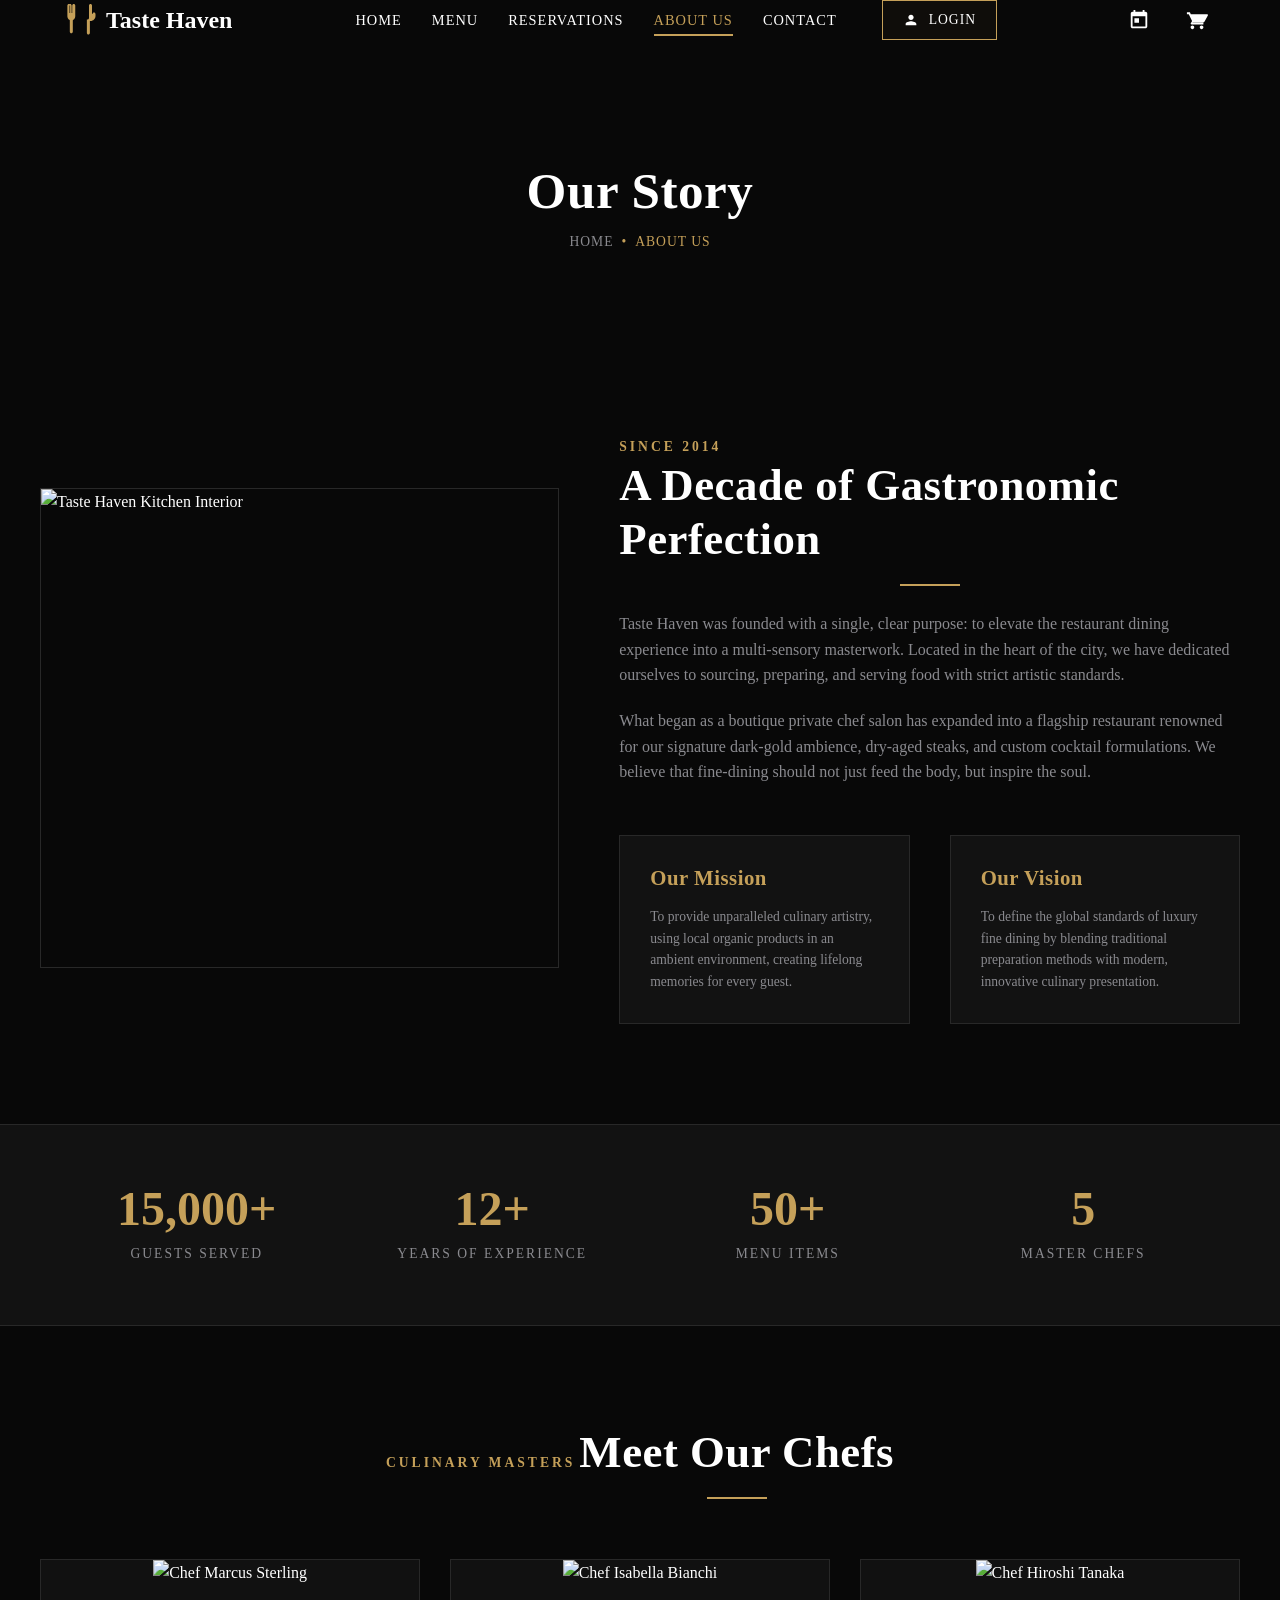
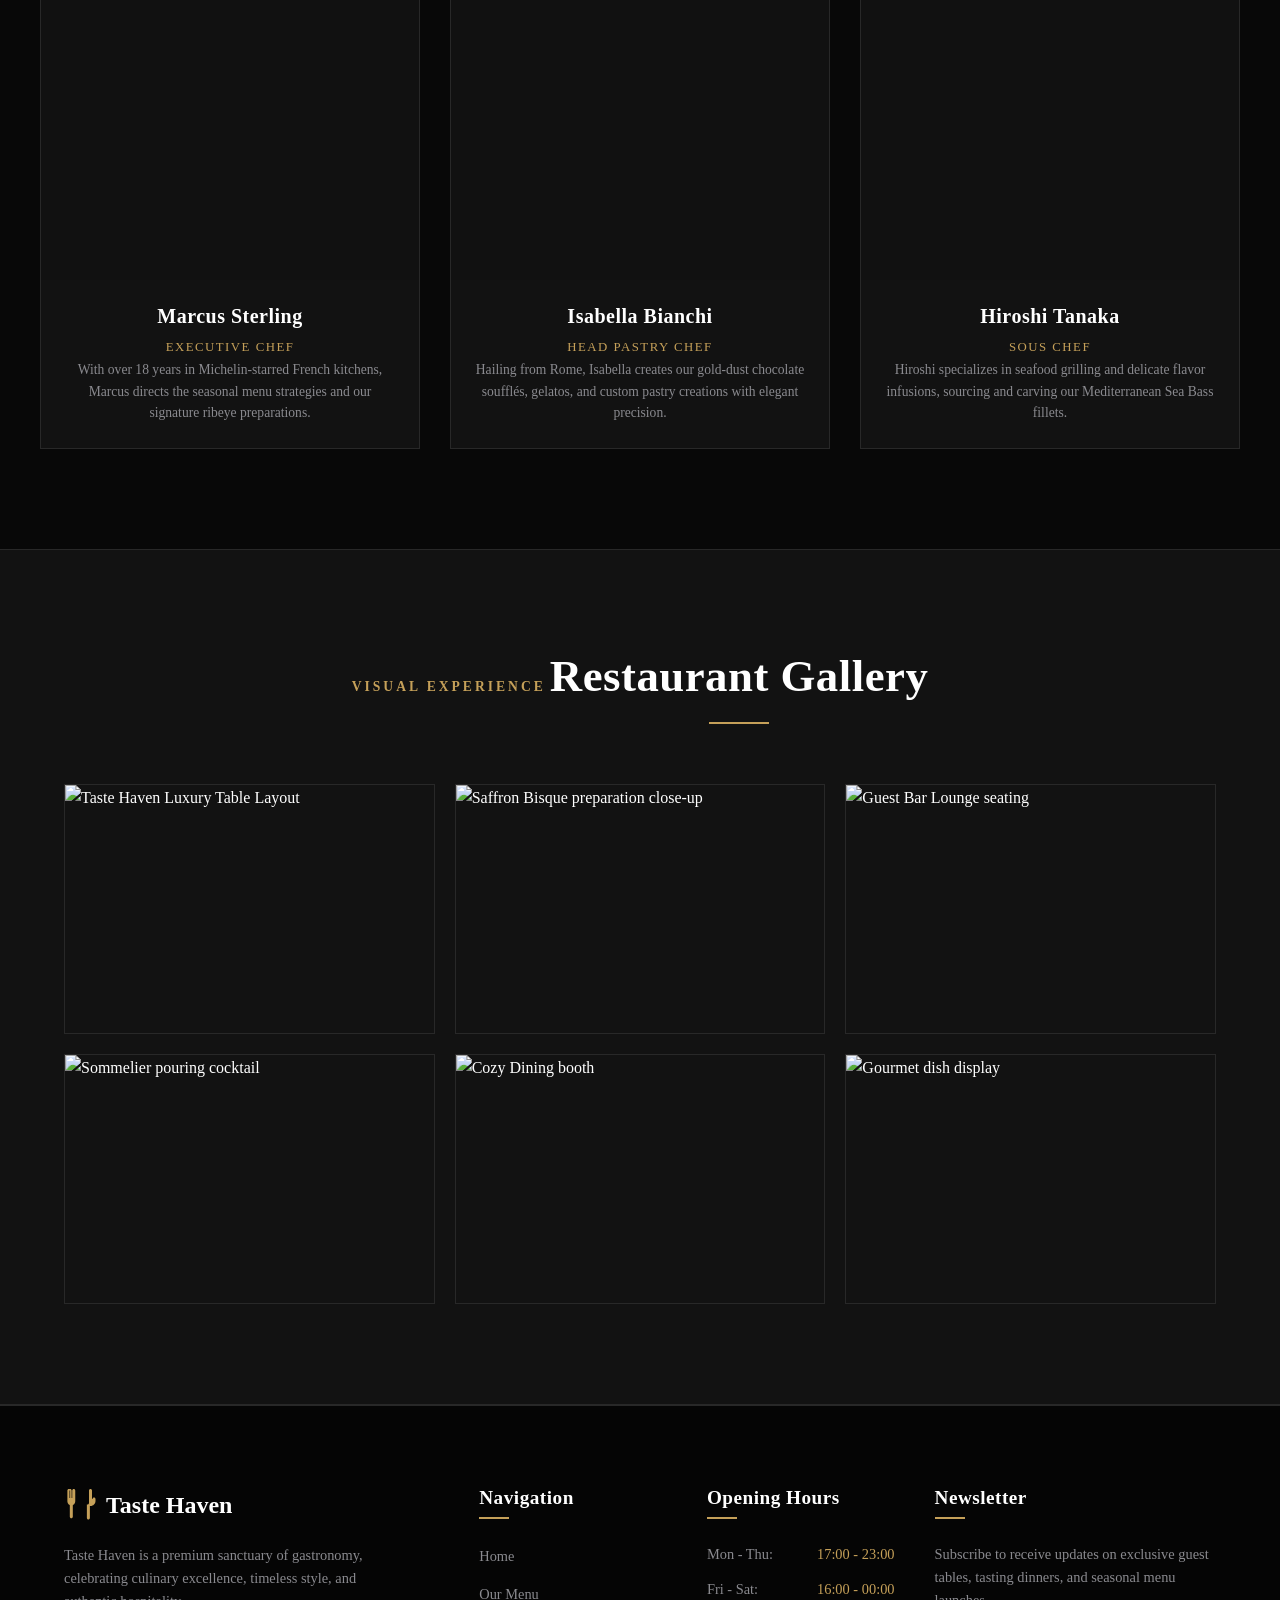
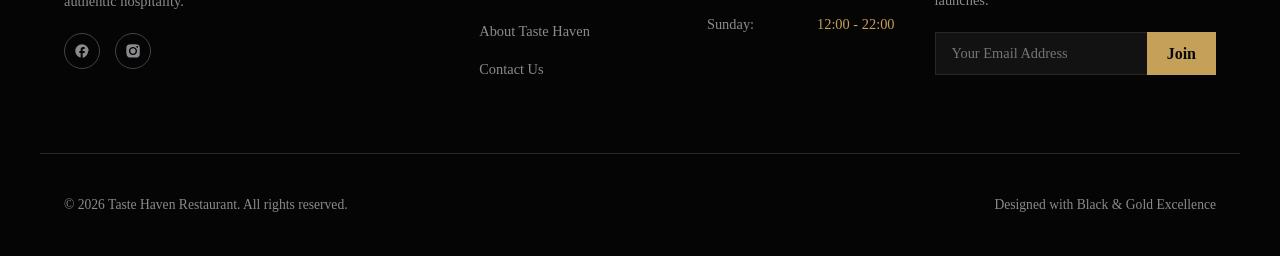
==== commit d1d6b6d1: "i added some updates in the project" ====
--- a/about.html
+++ b/about.html
@@ -1,12 +1,17 @@
 <!DOCTYPE html>
 <html lang="en">
+
 <head>
     <meta charset="UTF-8">
     <meta name="viewport" content="width=device-width, initial-scale=1.0">
-    <meta name="description" content="Discover the story, mission, master chefs, and history behind Taste Haven Restaurant. A journey of taste and luxury.">
+    <meta name="description"
+        content="Discover the story, mission, master chefs, and history behind Taste Haven Restaurant. A journey of taste and luxury.">
     <title>About Us | Taste Haven Restaurant</title>
     <link rel="stylesheet" href="css/style.css">
+    <link rel="icon" type="image/png"
+        href="https://pngtree.com/freepng/fork-spoon-circle-icon-in-gold-color-vector_19558841.html">
 </head>
+
 <body>
 
     <!-- Header Navigation -->
@@ -14,14 +19,16 @@
         <div class="container nav-container">
             <a href="index.html" class="logo" id="header-logo">
                 <svg viewBox="0 0 512 512" xmlns="http://www.w3.org/2000/svg">
-                    <path d="M102 24c0-13.3-10.7-24-24-24S54 10.7 54 24v170.7c0 23.3 11.5 44.9 30.8 58l8.2 5.5v185.8c0 13.3 10.7 24 24 24s24-10.7 24-24V258.2l8.2-5.5c19.3-13 30.8-34.7 30.8-58V24c0-13.3-10.7-24-24-24s-24 10.7-24 24v120h-10V24c0-13.3-10.7-24-24-24S98 10.7 98 24v120H88V24zm346 136V24c0-13.3-10.7-24-24-24s-24 10.7-24 24v200c0 13.3-10.7 24-24 24h-10v216c0 13.3 10.7 24 24 24s24-10.7 24-24V272h10c44.2 0 80-35.8 80-80v-32c0-13.3-10.7-24-24-24s-24 10.7-24 24z"/>
+                    <path
+                        d="M102 24c0-13.3-10.7-24-24-24S54 10.7 54 24v170.7c0 23.3 11.5 44.9 30.8 58l8.2 5.5v185.8c0 13.3 10.7 24 24 24s24-10.7 24-24V258.2l8.2-5.5c19.3-13 30.8-34.7 30.8-58V24c0-13.3-10.7-24-24-24s-24 10.7-24 24v120h-10V24c0-13.3-10.7-24-24-24S98 10.7 98 24v120H88V24zm346 136V24c0-13.3-10.7-24-24-24s-24 10.7-24 24v200c0 13.3-10.7 24-24 24h-10v216c0 13.3 10.7 24 24 24s24-10.7 24-24V272h10c44.2 0 80-35.8 80-80v-32c0-13.3-10.7-24-24-24s-24 10.7-24 24z" />
                 </svg>
                 <span>Taste Haven</span>
             </a>
-            
+
             <ul class="nav-links">
                 <li><a href="index.html">Home</a></li>
                 <li><a href="menu.html">Menu</a></li>
+                <li><a href="reservations.html">Reservations</a></li>
                 <li><a href="about.html" class="active">About Us</a></li>
                 <li><a href="contact.html">Contact</a></li>
                 <li class="nav-user-btn-container">
@@ -30,13 +37,22 @@
             </ul>
 
             <div style="display: flex; align-items: center; gap: 20px;">
+                <!-- Reservations Icon -->
+                <a href="reservations.html" class="nav-cart-btn" title="Book a Table">
+                    <svg viewBox="0 0 24 24" xmlns="http://www.w3.org/2000/svg">
+                        <path
+                            d="M19 3h-1V1h-2v2H8V1H6v2H5c-1.11 0-1.99.9-1.99 2L3 19c0 1.1.89 2 2 2h14c1.1 0 2-.9 2-2V5c0-1.1-.9-2-2-2zm0 16H5V8h14v11zM7 10h5v5H7z" />
+                    </svg>
+                </a>
+
                 <a href="cart.html" class="nav-cart-btn" id="nav-cart-icon">
                     <svg viewBox="0 0 24 24" xmlns="http://www.w3.org/2000/svg">
-                        <path d="M7 18c-1.1 0-1.99.9-1.99 2S5.9 22 7 22s2-.9 2-2-.9-2-2-2zm10 0c-1.1 0-1.99.9-1.99 2s.9 2 1.99 2 2-.9 2-2-.9-2-2-2zm-9.83-3.25l.03-.12H18.5c.75 0 1.41-.41 1.75-1.03l3.58-6.49c.37-.66-.11-1.48-.87-1.48H5.21l-.94-2H1v2h2l3.6 7.59-1.35 2.44C4.52 15.37 5.48 17 7 17h12v-2H7.84c-.83 0-1.54-.5-1.67-1.25z"/>
+                        <path
+                            d="M7 18c-1.1 0-1.99.9-1.99 2S5.9 22 7 22s2-.9 2-2-.9-2-2-2zm10 0c-1.1 0-1.99.9-1.99 2s.9 2 1.99 2 2-.9 2-2-.9-2-2-2zm-9.83-3.25l.03-.12H18.5c.75 0 1.41-.41 1.75-1.03l3.58-6.49c.37-.66-.11-1.48-.87-1.48H5.21l-.94-2H1v2h2l3.6 7.59-1.35 2.44C4.52 15.37 5.48 17 7 17h12v-2H7.84c-.83 0-1.54-.5-1.67-1.25z" />
                     </svg>
                     <span class="cart-count">0</span>
                 </a>
-                
+
                 <div class="hamburger" id="hamburger-menu">
                     <span></span>
                     <span></span>
@@ -51,6 +67,7 @@
         <ul class="mobile-nav-links">
             <li><a href="index.html">Home</a></li>
             <li><a href="menu.html">Menu</a></li>
+            <li><a href="reservations.html">Reservations</a></li>
             <li><a href="about.html" class="active">About Us</a></li>
             <li><a href="contact.html">Contact</a></li>
             <li><a href="login.html">Login / Register</a></li>
@@ -60,7 +77,8 @@
     </div>
 
     <!-- Page Subheader -->
-    <section class="page-header" style="background-image: url('https://images.unsplash.com/photo-1544025162-d76694265947?auto=format&fit=crop&w=1600&q=80');">
+    <section class="page-header"
+        style="background-image: url('https://images.unsplash.com/photo-1544025162-d76694265947?auto=format&fit=crop&w=1600&q=80');">
         <div class="page-header-overlay"></div>
         <div class="page-header-content">
             <h1>Our Story</h1>
@@ -77,24 +95,31 @@
         <div class="about-story">
             <!-- Left: Image -->
             <div class="about-story-img">
-                <img src="https://images.unsplash.com/photo-1514933651103-005eec06c04b?auto=format&fit=crop&w=800&q=80" alt="Taste Haven Kitchen Interior">
-            </div>
-            
+                <img src="https://images.unsplash.com/photo-1514933651103-005eec06c04b?auto=format&fit=crop&w=800&q=80"
+                    alt="Taste Haven Kitchen Interior">
+            </div>
+
             <!-- Right: Story details -->
             <div class="about-story-text">
                 <span class="section-subtitle">Since 2014</span>
                 <h2 class="section-title" style="margin-bottom: 25px;">A Decade of Gastronomic Perfection</h2>
-                <p>Taste Haven was founded with a single, clear purpose: to elevate the restaurant dining experience into a multi-sensory masterwork. Located in the heart of the city, we have dedicated ourselves to sourcing, preparing, and serving food with strict artistic standards.</p>
-                <p>What began as a boutique private chef salon has expanded into a flagship restaurant renowned for our signature dark-gold ambience, dry-aged steaks, and custom cocktail formulations. We believe that fine-dining should not just feed the body, but inspire the soul.</p>
-                
+                <p>Taste Haven was founded with a single, clear purpose: to elevate the restaurant dining experience
+                    into a multi-sensory masterwork. Located in the heart of the city, we have dedicated ourselves to
+                    sourcing, preparing, and serving food with strict artistic standards.</p>
+                <p>What began as a boutique private chef salon has expanded into a flagship restaurant renowned for our
+                    signature dark-gold ambience, dry-aged steaks, and custom cocktail formulations. We believe that
+                    fine-dining should not just feed the body, but inspire the soul.</p>
+
                 <div class="vision-mission-grid">
                     <div class="vision-mission-card">
                         <h3>Our Mission</h3>
-                        <p style="font-size: 0.85rem; margin:0;">To provide unparalleled culinary artistry, using local organic products in an ambient environment, creating lifelong memories for every guest.</p>
+                        <p style="font-size: 0.85rem; margin:0;">To provide unparalleled culinary artistry, using local
+                            organic products in an ambient environment, creating lifelong memories for every guest.</p>
                     </div>
                     <div class="vision-mission-card">
                         <h3>Our Vision</h3>
-                        <p style="font-size: 0.85rem; margin:0;">To define the global standards of luxury fine dining by blending traditional preparation methods with modern, innovative culinary presentation.</p>
+                        <p style="font-size: 0.85rem; margin:0;">To define the global standards of luxury fine dining by
+                            blending traditional preparation methods with modern, innovative culinary presentation.</p>
                     </div>
                 </div>
             </div>
@@ -129,72 +154,88 @@
             <span class="section-subtitle">Culinary Masters</span>
             <h2 class="section-title">Meet Our Chefs</h2>
         </div>
-        
+
         <div class="chefs-grid">
             <!-- Chef 1 -->
             <div class="chef-card">
                 <div class="chef-img-wrapper">
-                    <img class="chef-img" src="https://images.unsplash.com/photo-1577219491135-ce391730fb2c?auto=format&fit=crop&w=400&q=80" alt="Chef Marcus Sterling">
+                    <img class="chef-img"
+                        src="https://images.unsplash.com/photo-1577219491135-ce391730fb2c?auto=format&fit=crop&w=400&q=80"
+                        alt="Chef Marcus Sterling">
                 </div>
                 <div class="chef-info">
                     <h3 class="chef-name">Marcus Sterling</h3>
                     <span class="chef-role">Executive Chef</span>
-                    <p class="chef-desc">With over 18 years in Michelin-starred French kitchens, Marcus directs the seasonal menu strategies and our signature ribeye preparations.</p>
+                    <p class="chef-desc">With over 18 years in Michelin-starred French kitchens, Marcus directs the
+                        seasonal menu strategies and our signature ribeye preparations.</p>
                 </div>
             </div>
 
             <!-- Chef 2 -->
             <div class="chef-card">
                 <div class="chef-img-wrapper">
-                    <img class="chef-img" src="https://images.unsplash.com/photo-1581299894007-aaa50297cf16?auto=format&fit=crop&w=400&q=80" alt="Chef Isabella Bianchi">
+                    <img class="chef-img"
+                        src="https://images.unsplash.com/photo-1581299894007-aaa50297cf16?auto=format&fit=crop&w=400&q=80"
+                        alt="Chef Isabella Bianchi">
                 </div>
                 <div class="chef-info">
                     <h3 class="chef-name">Isabella Bianchi</h3>
                     <span class="chef-role">Head Pastry Chef</span>
-                    <p class="chef-desc">Hailing from Rome, Isabella creates our gold-dust chocolate soufflés, gelatos, and custom pastry creations with elegant precision.</p>
+                    <p class="chef-desc">Hailing from Rome, Isabella creates our gold-dust chocolate soufflés, gelatos,
+                        and custom pastry creations with elegant precision.</p>
                 </div>
             </div>
 
             <!-- Chef 3 -->
             <div class="chef-card">
                 <div class="chef-img-wrapper">
-                    <img class="chef-img" src="https://images.unsplash.com/photo-1595273670150-bd0c3c392e46?auto=format&fit=crop&w=400&q=80" alt="Chef Hiroshi Tanaka">
+                    <img class="chef-img"
+                        src="https://images.unsplash.com/photo-1595273670150-bd0c3c392e46?auto=format&fit=crop&w=400&q=80"
+                        alt="Chef Hiroshi Tanaka">
                 </div>
                 <div class="chef-info">
                     <h3 class="chef-name">Hiroshi Tanaka</h3>
                     <span class="chef-role">Sous Chef</span>
-                    <p class="chef-desc">Hiroshi specializes in seafood grilling and delicate flavor infusions, sourcing and carving our Mediterranean Sea Bass fillets.</p>
+                    <p class="chef-desc">Hiroshi specializes in seafood grilling and delicate flavor infusions, sourcing
+                        and carving our Mediterranean Sea Bass fillets.</p>
                 </div>
             </div>
         </div>
     </section>
 
     <!-- Gallery Section -->
-    <section class="section-padding" style="background-color: var(--color-bg-dark); border-top: 1px solid var(--color-grey-divider); border-bottom: 1px solid var(--color-grey-divider);">
+    <section class="section-padding"
+        style="background-color: var(--color-bg-dark); border-top: 1px solid var(--color-grey-divider); border-bottom: 1px solid var(--color-grey-divider);">
         <div class="container">
             <div class="section-header">
                 <span class="section-subtitle">Visual Experience</span>
                 <h2 class="section-title">Restaurant Gallery</h2>
             </div>
-            
+
             <div class="gallery-grid">
                 <div class="gallery-item">
-                    <img src="https://images.unsplash.com/photo-1517248135467-4c7edcad34c4?auto=format&fit=crop&w=600&q=80" alt="Taste Haven Luxury Table Layout">
-                </div>
-                <div class="gallery-item">
-                    <img src="https://images.unsplash.com/photo-1414235077428-338989a2e8c0?auto=format&fit=crop&w=600&q=80" alt="Saffron Bisque preparation close-up">
-                </div>
-                <div class="gallery-item">
-                    <img src="https://images.unsplash.com/photo-1550966871-3ed3cdb5ed0c?auto=format&fit=crop&w=600&q=80" alt="Guest Bar Lounge seating">
-                </div>
-                <div class="gallery-item">
-                    <img src="https://images.unsplash.com/photo-1559339352-11d035aa65de?auto=format&fit=crop&w=600&q=80" alt="Sommelier pouring cocktail">
-                </div>
-                <div class="gallery-item">
-                    <img src="https://images.unsplash.com/photo-1537047902294-62a40c20a6ae?auto=format&fit=crop&w=600&q=80" alt="Cozy Dining booth">
-                </div>
-                <div class="gallery-item">
-                    <img src="https://images.unsplash.com/photo-1504674900247-0877df9cc836?auto=format&fit=crop&w=600&q=80" alt="Gourmet dish display">
+                    <img src="https://images.unsplash.com/photo-1517248135467-4c7edcad34c4?auto=format&fit=crop&w=600&q=80"
+                        alt="Taste Haven Luxury Table Layout">
+                </div>
+                <div class="gallery-item">
+                    <img src="https://images.unsplash.com/photo-1414235077428-338989a2e8c0?auto=format&fit=crop&w=600&q=80"
+                        alt="Saffron Bisque preparation close-up">
+                </div>
+                <div class="gallery-item">
+                    <img src="https://images.unsplash.com/photo-1550966871-3ed3cdb5ed0c?auto=format&fit=crop&w=600&q=80"
+                        alt="Guest Bar Lounge seating">
+                </div>
+                <div class="gallery-item">
+                    <img src="https://images.unsplash.com/photo-1559339352-11d035aa65de?auto=format&fit=crop&w=600&q=80"
+                        alt="Sommelier pouring cocktail">
+                </div>
+                <div class="gallery-item">
+                    <img src="https://images.unsplash.com/photo-1537047902294-62a40c20a6ae?auto=format&fit=crop&w=600&q=80"
+                        alt="Cozy Dining booth">
+                </div>
+                <div class="gallery-item">
+                    <img src="https://images.unsplash.com/photo-1504674900247-0877df9cc836?auto=format&fit=crop&w=600&q=80"
+                        alt="Gourmet dish display">
                 </div>
             </div>
         </div>
@@ -206,17 +247,25 @@
             <div class="footer-about">
                 <a href="index.html" class="logo" style="margin-bottom: 20px; display: inline-flex;">
                     <svg viewBox="0 0 512 512" xmlns="http://www.w3.org/2000/svg">
-                        <path d="M102 24c0-13.3-10.7-24-24-24S54 10.7 54 24v170.7c0 23.3 11.5 44.9 30.8 58l8.2 5.5v185.8c0 13.3 10.7 24 24 24s24-10.7 24-24V258.2l8.2-5.5c19.3-13 30.8-34.7 30.8-58V24c0-13.3-10.7-24-24-24s-24 10.7-24 24v120h-10V24c0-13.3-10.7-24-24-24S98 10.7 98 24v120H88V24zm346 136V24c0-13.3-10.7-24-24-24s-24 10.7-24 24v200c0 13.3-10.7 24-24 24h-10v216c0 13.3 10.7 24 24 24s24-10.7 24-24V272h10c44.2 0 80-35.8 80-80v-32c0-13.3-10.7-24-24-24s-24 10.7-24 24z"/>
+                        <path
+                            d="M102 24c0-13.3-10.7-24-24-24S54 10.7 54 24v170.7c0 23.3 11.5 44.9 30.8 58l8.2 5.5v185.8c0 13.3 10.7 24 24 24s24-10.7 24-24V258.2l8.2-5.5c19.3-13 30.8-34.7 30.8-58V24c0-13.3-10.7-24-24-24s-24 10.7-24 24v120h-10V24c0-13.3-10.7-24-24-24S98 10.7 98 24v120H88V24zm346 136V24c0-13.3-10.7-24-24-24s-24 10.7-24 24v200c0 13.3-10.7 24-24 24h-10v216c0 13.3 10.7 24 24 24s24-10.7 24-24V272h10c44.2 0 80-35.8 80-80v-32c0-13.3-10.7-24-24-24s-24 10.7-24 24z" />
                     </svg>
                     <span>Taste Haven</span>
                 </a>
-                <p>Taste Haven is a premium sanctuary of gastronomy, celebrating culinary excellence, timeless style, and authentic hospitality.</p>
+                <p>Taste Haven is a premium sanctuary of gastronomy, celebrating culinary excellence, timeless style,
+                    and authentic hospitality.</p>
                 <div class="social-links">
                     <a href="#" class="social-btn">
-                        <svg viewBox="0 0 24 24" xmlns="http://www.w3.org/2000/svg"><path d="M22 12c0-5.52-4.48-10-10-10S2 6.48 2 12c0 4.84 3.44 8.87 8 9.8V15H8v-3h2V9.5C10 7.57 11.57 6 13.5 6H16v3h-2c-.55 0-1 .45-1 1v2h3v3h-3v6.95c4.56-.93 8-4.96 8-9.75z"/></svg>
+                        <svg viewBox="0 0 24 24" xmlns="http://www.w3.org/2000/svg">
+                            <path
+                                d="M22 12c0-5.52-4.48-10-10-10S2 6.48 2 12c0 4.84 3.44 8.87 8 9.8V15H8v-3h2V9.5C10 7.57 11.57 6 13.5 6H16v3h-2c-.55 0-1 .45-1 1v2h3v3h-3v6.95c4.56-.93 8-4.96 8-9.75z" />
+                        </svg>
                     </a>
                     <a href="#" class="social-btn">
-                        <svg viewBox="0 0 24 24" xmlns="http://www.w3.org/2000/svg"><path d="M12.31 2c3.22 0 3.6.01 4.87.07 1.17.05 1.8.25 2.22.42.56.22.96.48 1.38.9.42.42.68.82.9 1.38.17.42.37 1.05.42 2.22.06 1.27.07 1.65.07 4.87s-.01 3.6-.07 4.87c-.05 1.17-.25 1.8-.42 2.22-.22.56-.48.96-.9 1.38-.42.42-.82.68-1.38.9-.42.17-1.05.37-2.22.42-1.27.06-1.65.07-4.87.07s-3.6-.01-4.87-.07c-1.17-.05-1.8-.25-2.22-.42-.56-.22-.96-.48-1.38-.9-.42-.42-.68-.82-.9-1.38-.17-.42-.37-1.05-.42-2.22C2.01 15.6 2 15.22 2 12s.01-3.6.07-4.87c.05-1.17.25-1.8.42-2.22.22-.56.48-.96.9-1.38.42-.42.82-.68 1.38-.9.42-.17 1.05-.37 2.22-.42C8.71 2.01 9.09 2 12.31 2M12 5.86c-3.39 0-6.14 2.75-6.14 6.14s2.75 6.14 6.14 6.14 6.14-2.75 6.14-6.14S15.39 5.86 12 5.86M12 16c-2.21 0-4-1.79-4-4s1.79-4 4-4 4 1.79 4 4-1.79 4-4 4M18.4 4.37c-.79 0-1.44.65-1.44 1.44s.65 1.44 1.44 1.44 1.44-.65 1.44-1.44-.65-1.44-1.44-1.44z"/></svg>
+                        <svg viewBox="0 0 24 24" xmlns="http://www.w3.org/2000/svg">
+                            <path
+                                d="M12.31 2c3.22 0 3.6.01 4.87.07 1.17.05 1.8.25 2.22.42.56.22.96.48 1.38.9.42.42.68.82.9 1.38.17.42.37 1.05.42 2.22.06 1.27.07 1.65.07 4.87s-.01 3.6-.07 4.87c-.05 1.17-.25 1.8-.42 2.22-.22.56-.48.96-.9 1.38-.42.42-.82.68-1.38.9-.42.17-1.05.37-2.22.42-1.27.06-1.65.07-4.87.07s-3.6-.01-4.87-.07c-1.17-.05-1.8-.25-2.22-.42-.56-.22-.96-.48-1.38-.9-.42-.42-.68-.82-.9-1.38-.17-.42-.37-1.05-.42-2.22C2.01 15.6 2 15.22 2 12s.01-3.6.07-4.87c.05-1.17.25-1.8.42-2.22.22-.56.48-.96.9-1.38.42-.42.82-.68 1.38-.9.42-.17 1.05-.37 2.22-.42C8.71 2.01 9.09 2 12.31 2M12 5.86c-3.39 0-6.14 2.75-6.14 6.14s2.75 6.14 6.14 6.14 6.14-2.75 6.14-6.14S15.39 5.86 12 5.86M12 16c-2.21 0-4-1.79-4-4s1.79-4 4-4 4 1.79 4 4-1.79 4-4 4M18.4 4.37c-.79 0-1.44.65-1.44 1.44s.65 1.44 1.44 1.44 1.44-.65 1.44-1.44-.65-1.44-1.44-1.44z" />
+                        </svg>
                     </a>
                 </div>
             </div>
@@ -234,16 +283,21 @@
             <div>
                 <h4 class="footer-col-title">Opening Hours</h4>
                 <ul class="footer-links" style="color: var(--color-grey-text-muted); font-size: 0.9rem;">
-                    <li style="display: flex; justify-content: space-between;"><span>Mon - Thu:</span> <span class="text-gold">17:00 - 23:00</span></li>
-                    <li style="display: flex; justify-content: space-between;"><span>Fri - Sat:</span> <span class="text-gold">16:00 - 00:00</span></li>
-                    <li style="display: flex; justify-content: space-between;"><span>Sunday:</span> <span class="text-gold">12:00 - 22:00</span></li>
+                    <li style="display: flex; justify-content: space-between;"><span>Mon - Thu:</span> <span
+                            class="text-gold">17:00 - 23:00</span></li>
+                    <li style="display: flex; justify-content: space-between;"><span>Fri - Sat:</span> <span
+                            class="text-gold">16:00 - 00:00</span></li>
+                    <li style="display: flex; justify-content: space-between;"><span>Sunday:</span> <span
+                            class="text-gold">12:00 - 22:00</span></li>
                 </ul>
             </div>
 
             <div class="footer-newsletter">
                 <h4 class="footer-col-title">Newsletter</h4>
-                <p>Subscribe to receive updates on exclusive guest tables, tasting dinners, and seasonal menu launches.</p>
-                <form class="newsletter-form" onsubmit="event.preventDefault(); showToast('Subscribed successfully!', 'success'); this.reset();">
+                <p>Subscribe to receive updates on exclusive guest tables, tasting dinners, and seasonal menu launches.
+                </p>
+                <form class="newsletter-form"
+                    onsubmit="event.preventDefault(); showToast('Subscribed successfully!', 'success'); this.reset();">
                     <input type="email" class="newsletter-input" placeholder="Your Email Address" required>
                     <button type="submit" class="newsletter-btn">Join</button>
                 </form>
@@ -260,4 +314,5 @@
     <script src="js/data.js"></script>
     <script src="js/main.js"></script>
 </body>
-</html>
+
+</html>
--- a/css/style.css
+++ b/css/style.css
@@ -2,37 +2,36 @@
 
 :root {
     /* Color Palette */
-    --color-bg-deep: #080808;      /* Deep black for background */
-    --color-bg-dark: #121212;      /* Off-black for sections/cards */
-    --color-bg-card: #1a1a1a;      /* Medium dark grey for cards */
-    --color-bg-input: #242424;     /* Light dark grey for input fields */
-    
-    --color-gold-light: #f3e5ab;   /* Warm soft gold */
-    --color-gold: #c5a059;         /* Core premium gold */
-    --color-gold-dark: #99783c;    /* Deep gold for borders/shadows */
+    --color-bg-deep: #080808;
+    /* Deep black for background */
+    --color-bg-dark: #121212;
+    /* Off-black for sections/cards */
+    --color-bg-card: #1a1a1a;
+    /* Medium dark grey for cards */
+    --color-bg-input: #242424;
+    /* Light dark grey for input fields */
+
+    --color-gold-light: #f3e5ab;
+    /* Warm soft gold */
+    --color-gold: #c5a059;
+    --color-gold-hover: #d4af37;
+    /* New variable for hover states */
+    /* Core premium gold */
+    --color-gold-dark: #99783c;
+    /* Deep gold for borders/shadows */
     --color-gold-glow: rgba(197, 160, 89, 0.4);
-    
-    --color-grey-divider: #282828; /* Thin borders and dividers */
-    --color-grey-text-muted: #8a8a8f; /* Muted subtitle/paragraph text */
-    --color-grey-border: #444;     /* Strong borders */
-    
+
+    --color-grey-divider: #282828;
+    /* Thin borders and dividers */
+    --color-grey-text-muted: #8a8a8f;
+    /* Muted subtitle/paragraph text */
+    --color-grey-border: #444;
+    /* Strong borders */
+
     --color-white: #ffffff;
-    --color-success: #2ecc71;      /* Success notifications */
-    --color-error: #e74c3c;        /* Validation/Error states */
-    
-    /* Fonts */
-    --font-heading: 'Playfair Display', serif;
-    --font-body: 'Montserrat', sans-serif;
-    
-    /* Spacings & Borders */
-    --border-radius-sm: 4px;
-    --border-radius-md: 8px;
-    --border-radius-lg: 16px;
-    --border-radius-full: 9999px;
-    --transition-speed: 0.3s;
-    --transition-curve: cubic-bezier(0.25, 0.8, 0.25, 1);
-    
-    --header-height: 80px;
+    --color-success: #2ecc71;
+    /* Success notifications */
+    --color-error: #e74c3c;
 }
 
 /* Base resets & styles */
@@ -56,7 +55,12 @@
     overflow-x: hidden;
 }
 
-h1, h2, h3, h4, h5, h6 {
+h1,
+h2,
+h3,
+h4,
+h5,
+h6 {
     font-family: var(--font-heading);
     font-weight: 600;
     letter-spacing: 0.5px;
@@ -70,7 +74,10 @@
     transition: color var(--transition-speed) var(--transition-curve);
 }
 
-button, input, textarea, select {
+button,
+input,
+textarea,
+select {
     font-family: inherit;
     font-size: inherit;
     color: inherit;
@@ -233,10 +240,27 @@
 .nav-user-btn-container {
     display: flex;
     align-items: center;
-    margin-left: 15px; /* Give space for the content inside/around the user container */
-}
-
-.nav-user-btn {
+    margin-left: 15px;
+    /* Give space for the content inside/around the user container */
+}
+
+.nav-user-btn.user-logged-in {
+    display: flex;
+    align-items: center;
+    gap: 10px;
+    font-size: 0.85rem;
+    text-transform: uppercase;
+    letter-spacing: 1px;
+    border: 1px solid var(--color-gold);
+    background-color: rgba(197, 160, 89, 0.04);
+    padding: 8px 20px 8px 12px;
+    /* Adjusted padding for avatar */
+    border-radius: var(--border-radius-full);
+    transition: all var(--transition-speed) var(--transition-curve);
+    white-space: nowrap;
+}
+
+.nav-user-btn.user-logged-out {
     display: flex;
     align-items: center;
     gap: 10px;
@@ -251,6 +275,33 @@
     white-space: nowrap;
 }
 
+.nav-user-btn .profile-avatar {
+    width: 28px;
+    height: 28px;
+    border-radius: 50%;
+    object-fit: cover;
+    border: 1px solid var(--color-gold-dark);
+}
+
+.nav-user-btn .profile-initials {
+    width: 28px;
+    height: 28px;
+    border-radius: 50%;
+    background-color: var(--color-gold);
+    color: var(--color-bg-deep);
+    display: flex;
+    align-items: center;
+    justify-content: center;
+    font-size: 0.9rem;
+    font-weight: 700;
+    border: 1px solid var(--color-gold-dark);
+}
+
+.nav-user-btn .user-greeting {
+    margin-left: 5px;
+    /* Space between avatar/icon and text */
+}
+
 .nav-user-btn svg {
     width: 16px;
     height: 16px;
@@ -258,7 +309,8 @@
     transition: transform var(--transition-speed);
 }
 
-.nav-user-btn:hover {
+.nav-user-btn.user-logged-in:hover,
+.nav-user-btn.user-logged-out:hover {
     background-color: var(--color-gold);
     color: var(--color-bg-deep);
     border-color: var(--color-gold);
@@ -267,6 +319,7 @@
 
 .nav-user-btn:hover svg {
     transform: scale(1.1);
+    /* Apply to SVG only */
 }
 
 /* Mobile Hamburger */
@@ -325,12 +378,6 @@
     background-color: transparent;
 }
 
-.btn-secondary:hover {
-    background-color: var(--color-gold);
-    color: var(--color-bg-deep);
-    box-shadow: 0 0 20px var(--color-gold-glow);
-    transform: translateY(-2px);
-}
 
 .btn-dark {
     background-color: var(--color-bg-card);
@@ -438,6 +485,7 @@
     .hero-title {
         font-size: 2.8rem;
     }
+
     .hero-actions {
         flex-direction: column;
         gap: 15px;
@@ -581,6 +629,43 @@
 
 .dish-footer {
     margin-top: auto;
+}
+
+/* Favorite Button */
+.favorite-btn {
+    position: absolute;
+    top: 15px;
+    left: 15px;
+    width: 36px;
+    height: 36px;
+    background: rgba(8, 8, 8, 0.7);
+    border: 1px solid var(--color-grey-divider);
+    border-radius: 50%;
+    display: flex;
+    align-items: center;
+    justify-content: center;
+    cursor: pointer;
+    z-index: 10;
+    transition: all var(--transition-speed);
+    color: var(--color-white);
+}
+
+.favorite-btn svg {
+    width: 18px;
+    height: 18px;
+    fill: none;
+    stroke: currentColor;
+    stroke-width: 2px;
+}
+
+.favorite-btn.active {
+    background: var(--color-gold);
+    border-color: var(--color-gold);
+    color: var(--color-bg-deep);
+}
+
+.favorite-btn.active svg {
+    fill: currentColor;
 }
 
 /* Why Choose Us Section */
@@ -861,6 +946,7 @@
 .newsletter-btn:hover {
     background-color: var(--color-gold-hover);
 }
+
 
 .footer-bottom {
     border-top: 1px solid var(--color-grey-divider);
@@ -1002,7 +1088,6 @@
     background-color: var(--color-gold);
     color: var(--color-bg-deep);
     border-color: var(--color-gold);
-    box-shadow: 0 0 15px var(--color-gold-glow);
 }
 
 .no-results {
@@ -1319,10 +1404,12 @@
     .about-story {
         flex-direction: column;
     }
+
     .about-story-img {
         width: 100%;
         height: 350px;
     }
+
     .vision-mission-grid {
         grid-template-columns: 1fr;
     }
@@ -1642,7 +1729,7 @@
     font-weight: 500;
 }
 
-.form-control.is-invalid + .invalid-feedback {
+.form-control.is-invalid+.invalid-feedback {
     display: block;
 }
 
@@ -1662,7 +1749,7 @@
     height: 100%;
     background-color: #111;
     background-image: radial-gradient(circle, #222 10%, transparent 11%),
-                      radial-gradient(circle, #222 10%, transparent 11%);
+        radial-gradient(circle, #222 10%, transparent 11%);
     background-size: 20px 20px;
     background-position: 0 0, 10px 10px;
     display: flex;
@@ -1686,12 +1773,19 @@
 }
 
 @keyframes bounce {
-    0%, 20%, 50%, 80%, 100% {
+
+    0%,
+    20%,
+    50%,
+    80%,
+    100% {
         transform: translateY(0);
     }
+
     40% {
         transform: translateY(-20px);
     }
+
     60% {
         transform: translateY(-10px);
     }
@@ -1828,12 +1922,20 @@
     align-items: center;
     justify-content: center;
     color: var(--color-gold);
-}
-
-.user-avatar-large svg {
-    width: 44px;
-    height: 44px;
-    fill: currentColor;
+    overflow: hidden;
+}
+
+.user-avatar-large img {
+    width: 100%;
+    height: 100%;
+    object-fit: cover;
+}
+
+.user-avatar-large .initials {
+    font-family: var(--font-heading);
+    font-size: 3rem;
+    font-weight: 700;
+    color: var(--color-gold);
 }
 
 .user-name-title {
@@ -2029,6 +2131,12 @@
     width: 100%;
     max-width: 550px;
     padding: 40px;
+    background-color: var(--color-bg-dark);
+    /* Ensure modal background adapts */
+    border: 1px solid var(--color-gold);
+    /* Ensure modal border adapts */
+    box-shadow: 0 10px 40px rgba(0, 0, 0, 0.8);
+    /* Dark mode default */
     position: relative;
     transform: scale(0.9);
     transition: transform var(--transition-speed) var(--transition-curve);
@@ -2117,7 +2225,11 @@
     .nav-links {
         display: none;
     }
+
     .hamburger {
         display: flex;
     }
 }
+
+
+/* Specific elements that need explicit color overrides if not using var(--color-white) */
